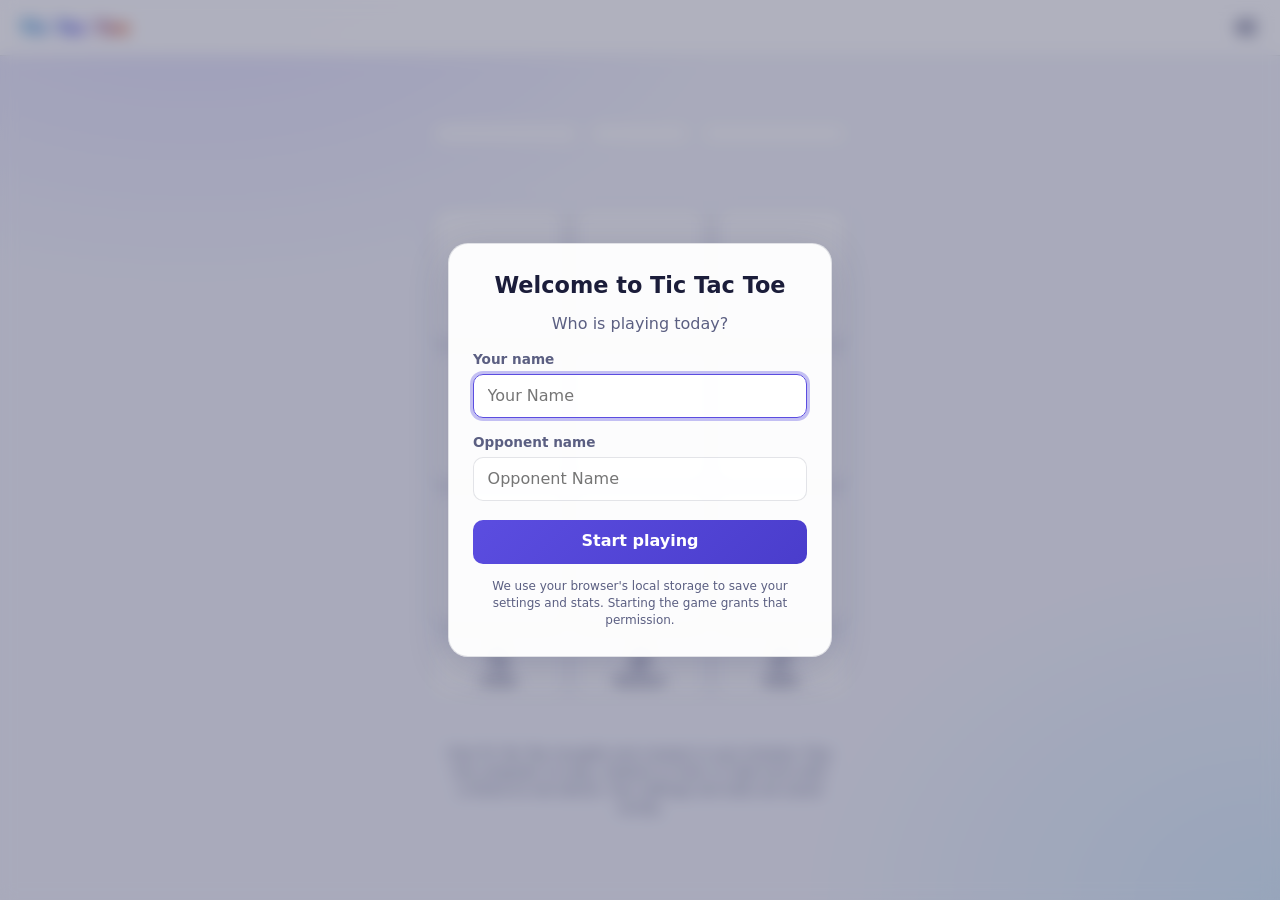
==== test.html @ 94d12adf "feat(ui): modern dark/light theme, semantic markup and accessible controls Replace decorative fonts " ====
<!DOCTYPE html>
<html lang="en">

<head>
  <meta charset="UTF-8">
  <meta name="viewport" content="width=device-width, initial-scale=1.0">

  <title>Tic Tac Toe for Test</title>
  <meta name="robots" content="noindex">
  <meta name="description" content="Play Tic Tac Toe (noughts and crosses) free in your browser. Challenge the computer on easy, medium or hard, or play a friend, with undo, redo and win statistics.">
  <meta name="keywords" content="Elpis, Tic Tac Toe, noughts and crosses, naughts and crosses, play tic tac toe, game, elpis tic tac toe">
  <meta name="author" content="Elpis">
  <meta name="color-scheme" content="dark light">
  <meta name="theme-color" content="#0f1020" media="(prefers-color-scheme: dark)">
  <meta name="theme-color" content="#f4f5fb" media="(prefers-color-scheme: light)">

  <meta property="og:type" content="website">
  <meta property="og:site_name" content="Tic Tac Toe by Elpis">
  <meta property="og:title" content="Tic Tac Toe by Elpis">
  <meta property="og:description" content="Play Tic Tac Toe free in your browser against the computer or a friend.">
  <meta property="og:url" content="https://tic-tac-toe.elpis.cc/">
  <meta property="og:image" content="https://tic-tac-toe.elpis.cc/assets/og-image.png">
  <meta property="og:image:width" content="1200">
  <meta property="og:image:height" content="630">
  <meta property="og:image:alt" content="A Tic Tac Toe board with a winning row of X marks">
  <meta name="twitter:card" content="summary_large_image">
  <meta name="twitter:title" content="Tic Tac Toe by Elpis">
  <meta name="twitter:description" content="Play Tic Tac Toe free in your browser against the computer or a friend.">
  <meta name="twitter:image" content="https://tic-tac-toe.elpis.cc/assets/og-image.png">

  <link rel="icon" href="assets/favicon.svg" type="image/svg+xml">
  <link rel="icon" href="assets/favicon.ico" sizes="any">
  <link rel="apple-touch-icon" href="assets/icon-192.png">
  <link rel="manifest" href="site.webmanifest">

  <link rel="stylesheet" href="style.css">
  <script defer src="app-test.js"></script>

  <script type="application/ld+json">
  {
    "@context": "https://schema.org",
    "@type": ["WebApplication", "VideoGame"],
    "name": "Tic Tac Toe by Elpis",
    "url": "https://tic-tac-toe.elpis.cc/",
    "description": "A free browser game of Tic Tac Toe (noughts and crosses) with a computer opponent, two-player mode, undo and redo.",
    "applicationCategory": "GameApplication",
    "genre": "Puzzle",
    "operatingSystem": "Any",
    "browserRequirements": "Requires JavaScript",
    "numberOfPlayers": { "@type": "QuantitativeValue", "minValue": 1, "maxValue": 2 },
    "inLanguage": "en",
    "isAccessibleForFree": true,
    "offers": { "@type": "Offer", "price": "0", "priceCurrency": "USD" },
    "author": { "@type": "Person", "name": "Elpis" }
  }
  </script>
</head>

<body>

  <svg xmlns="http://www.w3.org/2000/svg" width="0" height="0" style="position:absolute" aria-hidden="true" focusable="false">
    <symbol id="i-gear" viewBox="0 0 640 512"><path d="M512.1 191l-8.2 14.3c-3 5.3-9.4 7.5-15.1 5.4-11.8-4.4-22.6-10.7-32.1-18.6-4.6-3.8-5.8-10.5-2.8-15.7l8.2-14.3c-6.9-8-12.3-17.3-15.9-27.4h-16.5c-6 0-11.2-4.3-12.2-10.3-2-12-2.1-24.6 0-37.1 1-6 6.2-10.4 12.2-10.4h16.5c3.6-10.1 9-19.4 15.9-27.4l-8.2-14.3c-3-5.2-1.9-11.9 2.8-15.7 9.5-7.9 20.4-14.2 32.1-18.6 5.7-2.1 12.1.1 15.1 5.4l8.2 14.3c10.5-1.9 21.2-1.9 31.7 0L552 6.3c3-5.3 9.4-7.5 15.1-5.4 11.8 4.4 22.6 10.7 32.1 18.6 4.6 3.8 5.8 10.5 2.8 15.7l-8.2 14.3c6.9 8 12.3 17.3 15.9 27.4h16.5c6 0 11.2 4.3 12.2 10.3 2 12 2.1 24.6 0 37.1-1 6-6.2 10.4-12.2 10.4h-16.5c-3.6 10.1-9 19.4-15.9 27.4l8.2 14.3c3 5.2 1.9 11.9-2.8 15.7-9.5 7.9-20.4 14.2-32.1 18.6-5.7 2.1-12.1-.1-15.1-5.4l-8.2-14.3c-10.4 1.9-21.2 1.9-31.7 0zm-10.5-58.8c38.5 29.6 82.4-14.3 52.8-52.8-38.5-29.7-82.4 14.3-52.8 52.8zM386.3 286.1l33.7 16.8c10.1 5.8 14.5 18.1 10.5 29.1-8.9 24.2-26.4 46.4-42.6 65.8-7.4 8.9-20.2 11.1-30.3 5.3l-29.1-16.8c-16 13.7-34.6 24.6-54.9 31.7v33.6c0 11.6-8.3 21.6-19.7 23.6-24.6 4.2-50.4 4.4-75.9 0-11.5-2-20-11.9-20-23.6V418c-20.3-7.2-38.9-18-54.9-31.7L74 403c-10 5.8-22.9 3.6-30.3-5.3-16.2-19.4-33.3-41.6-42.2-65.7-4-10.9.4-23.2 10.5-29.1l33.3-16.8c-3.9-20.9-3.9-42.4 0-63.4L12 205.8c-10.1-5.8-14.6-18.1-10.5-29 8.9-24.2 26-46.4 42.2-65.8 7.4-8.9 20.2-11.1 30.3-5.3l29.1 16.8c16-13.7 34.6-24.6 54.9-31.7V57.1c0-11.5 8.2-21.5 19.6-23.5 24.6-4.2 50.5-4.4 76-.1 11.5 2 20 11.9 20 23.6v33.6c20.3 7.2 38.9 18 54.9 31.7l29.1-16.8c10-5.8 22.9-3.6 30.3 5.3 16.2 19.4 33.2 41.6 42.1 65.8 4 10.9.1 23.2-10 29.1l-33.7 16.8c3.9 21 3.9 42.5 0 63.5zm-117.6 21.1c59.2-77-28.7-164.9-105.7-105.7-59.2 77 28.7 164.9 105.7 105.7zm243.4 182.7l-8.2 14.3c-3 5.3-9.4 7.5-15.1 5.4-11.8-4.4-22.6-10.7-32.1-18.6-4.6-3.8-5.8-10.5-2.8-15.7l8.2-14.3c-6.9-8-12.3-17.3-15.9-27.4h-16.5c-6 0-11.2-4.3-12.2-10.3-2-12-2.1-24.6 0-37.1 1-6 6.2-10.4 12.2-10.4h16.5c3.6-10.1 9-19.4 15.9-27.4l-8.2-14.3c-3-5.2-1.9-11.9 2.8-15.7 9.5-7.9 20.4-14.2 32.1-18.6 5.7-2.1 12.1.1 15.1 5.4l8.2 14.3c10.5-1.9 21.2-1.9 31.7 0l8.2-14.3c3-5.3 9.4-7.5 15.1-5.4 11.8 4.4 22.6 10.7 32.1 18.6 4.6 3.8 5.8 10.5 2.8 15.7l-8.2 14.3c6.9 8 12.3 17.3 15.9 27.4h16.5c6 0 11.2 4.3 12.2 10.3 2 12 2.1 24.6 0 37.1-1 6-6.2 10.4-12.2 10.4h-16.5c-3.6 10.1-9 19.4-15.9 27.4l8.2 14.3c3 5.2 1.9 11.9-2.8 15.7-9.5 7.9-20.4 14.2-32.1 18.6-5.7 2.1-12.1-.1-15.1-5.4l-8.2-14.3c-10.4 1.9-21.2 1.9-31.7 0zM501.6 431c38.5 29.6 82.4-14.3 52.8-52.8-38.5-29.6-82.4 14.3-52.8 52.8z" /></symbol>
    <symbol id="i-close" viewBox="0 0 352 512"><path d="M242.72 256l100.07-100.07c12.28-12.28 12.28-32.19 0-44.48l-22.24-22.24c-12.28-12.28-32.19-12.28-44.48 0L176 189.28 75.93 89.21c-12.28-12.28-32.19-12.28-44.48 0L9.21 111.45c-12.28 12.28-12.28 32.19 0 44.48L109.28 256 9.21 356.07c-12.28 12.28-12.28 32.19 0 44.48l22.24 22.24c12.28 12.28 32.2 12.28 44.48 0L176 322.72l100.07 100.07c12.28 12.28 32.2 12.28 44.48 0l22.24-22.24c12.28-12.28 12.28-32.19 0-44.48L242.72 256z" /></symbol>
    <symbol id="i-undo" viewBox="0 0 512 512"><path d="M255.545 8c-66.269.119-126.438 26.233-170.86 68.685L48.971 40.971C33.851 25.851 8 36.559 8 57.941V192c0 13.255 10.745 24 24 24h134.059c21.382 0 32.09-25.851 16.971-40.971l-41.75-41.75c30.864-28.899 70.801-44.907 113.23-45.273 92.398-.798 170.283 73.977 169.484 169.442C423.236 348.009 349.816 424 256 424c-41.127 0-79.997-14.678-110.63-41.556-4.743-4.161-11.906-3.908-16.368.553L89.34 422.659c-4.872 4.872-4.631 12.815.482 17.433C133.798 479.813 192.074 504 256 504c136.966 0 247.999-111.033 248-247.998C504.001 119.193 392.354 7.755 255.545 8z" /></symbol>
    <symbol id="i-restart" viewBox="0 0 512 512"><path d="M370.72 133.28C339.458 104.008 298.888 87.962 255.848 88c-77.458.068-144.328 53.178-162.791 126.85-1.344 5.363-6.122 9.15-11.651 9.15H24.103c-7.498 0-13.194-6.807-11.807-14.176C33.933 94.924 134.813 8 256 8c66.448 0 126.791 26.136 171.315 68.685L463.03 40.97C478.149 25.851 504 36.559 504 57.941V192c0 13.255-10.745 24-24 24H345.941c-21.382 0-32.09-25.851-16.971-40.971l41.75-41.749zM32 296h134.059c21.382 0 32.09 25.851 16.971 40.971l-41.75 41.75c31.262 29.273 71.835 45.319 114.876 45.28 77.418-.07 144.315-53.144 162.787-126.849 1.344-5.363 6.122-9.15 11.651-9.15h57.304c7.498 0 13.194 6.807 11.807 14.176C478.067 417.076 377.187 504 256 504c-66.448 0-126.791-26.136-171.315-68.685L48.97 471.03C33.851 486.149 8 475.441 8 454.059V320c0-13.255 10.745-24 24-24z" /></symbol>
    <symbol id="i-redo" viewBox="0 0 512 512"><path d="M256.455 8c66.269.119 126.437 26.233 170.859 68.685l35.715-35.715C478.149 25.851 504 36.559 504 57.941V192c0 13.255-10.745 24-24 24H345.941c-21.382 0-32.09-25.851-16.971-40.971l41.75-41.75c-30.864-28.899-70.801-44.907-113.23-45.273-92.398-.798-170.283 73.977-169.484 169.442C88.764 348.009 162.184 424 256 424c41.127 0 79.997-14.678 110.629-41.556 4.743-4.161 11.906-3.908 16.368.553l39.662 39.662c4.872 4.872 4.631 12.815-.482 17.433C378.202 479.813 319.926 504 256 504 119.034 504 8.001 392.967 8 256.002 7.999 119.193 119.646 7.755 256.455 8z" /></symbol>
  </svg>

  <noscript>
    <p class="noscript">Tic Tac Toe needs JavaScript to run. Please enable JavaScript in your browser to play this
      free noughts and crosses game against the computer or a friend.</p>
  </noscript>

  <div class="big-wrapper">

    <header class="site-topper">

      <nav aria-label="Main">

        <h1 class="site-name">Tic Tac Toe</h1>

        <button type="button" class="site-settings-nav" aria-label="Open settings and statistics"
          aria-haspopup="dialog" aria-expanded="false">
          <svg aria-hidden="true" focusable="false"><use href="#i-gear" /></svg>
        </button>

        <div class="site-settings-holder">

          <div class="site-settings" role="dialog" aria-modal="true" aria-labelledby="sett-heading" tabindex="-1">

            <div class="sett-header">
              <h2 id="sett-heading">Settings</h2>
              <button type="button" class="site-settings-close" aria-label="Close settings">
                <svg aria-hidden="true" focusable="false"><use href="#i-close" /></svg>
              </button>
            </div>

            <div class="inside-settings">

              <div class="settings-item">
                <label for="sett-name">Player Name</label>
                <input type="text" id="sett-name" maxlength="16" autocomplete="off">
              </div>

              <div class="settings-item">
                <label for="sett-xname">Opponent Name</label>
                <input type="text" id="sett-xname" maxlength="16" autocomplete="off">
              </div>

              <div class="settings-item">
                <span class="item-label" id="lbl-letter">Player's Letter</span>
                <div class="sett-letter-cont segmented" role="radiogroup" aria-labelledby="lbl-letter">
                  <div>
                    <label for="lett-X">X</label>
                    <input type="radio" name="player-lett" id="lett-X">
                  </div>
                  <div>
                    <label for="lett-O">O</label>
                    <input type="radio" name="player-lett" id="lett-O">
                  </div>
                </div>
              </div>

              <div class="settings-item">
                <span class="item-label" id="lbl-diff">Difficulty</span>
                <div class="sett-difficulty-cont segmented" role="radiogroup" aria-labelledby="lbl-diff">
                  <div>
                    <label for="foarm-easy">Easy</label>
                    <input type="radio" name="diff-sel" id="foarm-easy">
                  </div>
                  <div>
                    <label for="foarm-medium">Medium</label>
                    <input type="radio" name="diff-sel" id="foarm-medium">
                  </div>
                  <div>
                    <label for="foarm-hard">Hard</label>
                    <input type="radio" name="diff-sel" id="foarm-hard">
                  </div>
                </div>
              </div>

              <div class="settings-item">
                <span class="item-label" id="lbl-numb">Number of Players</span>
                <div class="sett-numb-cont segmented" role="radiogroup" aria-labelledby="lbl-numb">
                  <div>
                    <label for="num-one">One</label>
                    <input type="radio" name="numop-sel" id="num-one">
                  </div>
                  <div>
                    <label for="num-two">Two</label>
                    <input type="radio" name="numop-sel" id="num-two">
                  </div>
                </div>
              </div>

              <div class="settings-item">
                <span class="item-label" id="lbl-first">First Move</span>
                <div class="sett-firstm-cont segmented" role="radiogroup" aria-labelledby="lbl-first">
                  <div>
                    <label for="start-XO">Alternate</label>
                    <input type="radio" name="start-lett" id="start-XO">
                  </div>
                  <div>
                    <label for="start-X">X</label>
                    <input type="radio" name="start-lett" id="start-X">
                  </div>
                  <div>
                    <label for="start-O">O</label>
                    <input type="radio" name="start-lett" id="start-O">
                  </div>
                </div>
              </div>

              <div class="settings-item last">
                <button type="button" class="btn btn-primary" id="sett-save-sett">Save</button>
              </div>

            </div>

            <div class="inside-stats">

              <h2 class="sett-title">Statistics</h2>

              <div class="stats-scroll">
                <table>
                  <tbody id="stats-table">
                    <tr>
                      <th scope="col"><span class="sr-only">Mode</span></th>
                      <th scope="col">Player</th>
                      <th scope="col">Opponent</th>
                      <th scope="col">Draw</th>
                    </tr>
                    <tr>
                      <th scope="row">Easy</th>
                      <td>0</td>
                      <td>0</td>
                      <td>0</td>
                    </tr>
                    <tr>
                      <th scope="row">Medium</th>
                      <td>0</td>
                      <td>0</td>
                      <td>0</td>
                    </tr>
                    <tr>
                      <th scope="row">Hard</th>
                      <td>0</td>
                      <td>0</td>
                      <td>0</td>
                    </tr>
                    <tr>
                      <th scope="row">Friend</th>
                      <td>0</td>
                      <td>0</td>
                      <td>0</td>
                    </tr>
                    <tr>
                      <th scope="row">Total</th>
                      <td>0</td>
                      <td>0</td>
                      <td>0</td>
                    </tr>
                  </tbody>
                </table>
              </div>

              <div class="settings-item last">
                <button type="button" class="btn btn-danger" id="stats-reset">Reset statistics</button>
              </div>

            </div>

          </div>

        </div>

      </nav>

    </header>

    <main class="main-content">

      <div class="after-site-topper"></div>

      <div class="game-holder">

        <div class="board-stats-holder" aria-label="Scoreboard">
          <div class="board-stats">
            <div class="board-name"></div>
            <div class="board-draws"></div>
            <div class="board-xname"></div>
          </div>
        </div>

        <p class="game-status" id="game-status" role="status" aria-live="polite"></p>

        <div class="tic-tac-toe-board-holder">
          <div class="tic-toe-board">
            <table role="presentation">
              <tbody id="board-body">
                <tr>
                  <td></td>
                  <td></td>
                  <td></td>
                </tr>
                <tr>
                  <td></td>
                  <td></td>
                  <td></td>
                </tr>
                <tr>
                  <td></td>
                  <td></td>
                  <td></td>
                </tr>
              </tbody>
            </table>
          </div>
        </div>

        <div class="board-controls-holder">
          <div class="board-controls">
            <button type="button" class="board-undo" aria-label="Undo move" title="Undo">
              <svg aria-hidden="true" focusable="false"><use href="#i-undo" /></svg>
              <span>Undo</span>
            </button>
            <button type="button" class="board-reset" aria-label="Restart game" title="Restart">
              <svg aria-hidden="true" focusable="false"><use href="#i-restart" /></svg>
              <span>Restart</span>
            </button>
            <button type="button" class="board-redo" aria-label="Redo move" title="Redo">
              <svg aria-hidden="true" focusable="false"><use href="#i-redo" /></svg>
              <span>Redo</span>
            </button>
          </div>
        </div>

        <div class="board-place" id="board-place"></div>

        <div class="board-cover"></div>

      </div>

      <section class="about" aria-label="About this game">
        <p>Free Tic Tac Toe (noughts and crosses) in your browser. Play the computer on easy, medium or hard, or
          take turns with a friend on one device. Your settings and stats are saved locally.</p>
      </section>

    </main>

    <div class="message-holder">
      <button type="button" id="mess-cancel" aria-label="Close message">
        <svg aria-hidden="true" focusable="false"><use href="#i-close" /></svg>
      </button>
      <div class="message-blur"></div>
      <div class="message" role="dialog" aria-modal="true" aria-label="Welcome" tabindex="-1"></div>
    </div>

    <div class="small-message-holder">
      <div class="small-message-blur"></div>
      <div class="small-message-box">
        <div class="small-message" role="status" aria-live="polite"></div>
        <button type="button" id="small-mess-cancel" aria-label="Dismiss notification">
          <svg aria-hidden="true" focusable="false"><use href="#i-close" /></svg>
        </button>
      </div>
    </div>

  </div>

</body>

</html>
---- style.css ----
/* Tic Tac Toe by Elpis
   Dark-first theme with a light variant via prefers-color-scheme.
   One system font stack, no external assets. */

:root {
  color-scheme: dark light;

  --bg: #0f1020;
  --bg-glow-1: rgba(124, 108, 246, 0.22);
  --bg-glow-2: rgba(56, 189, 248, 0.12);
  --surface: rgba(255, 255, 255, 0.06);
  --surface-strong: rgba(30, 31, 58, 0.92);
  --surface-hover: rgba(255, 255, 255, 0.12);
  --border: rgba(255, 255, 255, 0.12);
  --text: #eceefb;
  --text-muted: #a4a8c8;
  --accent: #8b7cf8;
  --accent-strong: #6d5ef0;
  --accent-contrast: #ffffff;
  --x-color: #38bdf8;
  --o-color: #fb923c;
  --danger: #ef4468;
  --success: #34d399;
  --backdrop: rgba(7, 8, 20, 0.62);
  --shadow: 0 10px 40px rgba(0, 0, 0, 0.45);
  --shadow-sm: 0 2px 10px rgba(0, 0, 0, 0.3);
  --focus: #c4bcff;

  --radius: 1rem;
  --radius-sm: 0.625rem;
  --board: min(calc(100vw - 2rem), 24rem);
  --header-h: 3.5rem;
  --ease: cubic-bezier(0.22, 1, 0.36, 1);

  --font: system-ui, -apple-system, "Segoe UI", Roboto, "Helvetica Neue", Arial, sans-serif;
}

@media (prefers-color-scheme: light) {
  :root {
    --bg: #f4f5fb;
    --bg-glow-1: rgba(124, 108, 246, 0.16);
    --bg-glow-2: rgba(56, 189, 248, 0.14);
    --surface: rgba(255, 255, 255, 0.78);
    --surface-strong: rgba(255, 255, 255, 0.96);
    --surface-hover: #ffffff;
    --border: rgba(30, 32, 70, 0.12);
    --text: #1b1d3a;
    --text-muted: #5b5f82;
    --accent: #5b4de0;
    --accent-strong: #4a3dcc;
    --x-color: #0284c7;
    --o-color: #ea580c;
    --danger: #d6254c;
    --success: #059669;
    --backdrop: rgba(30, 32, 70, 0.35);
    --shadow: 0 10px 40px rgba(40, 44, 100, 0.18);
    --shadow-sm: 0 2px 10px rgba(40, 44, 100, 0.12);
    --focus: #5b4de0;
  }
}

*,
*::before,
*::after {
  margin: 0;
  padding: 0;
  box-sizing: border-box;
}

html {
  -webkit-text-size-adjust: 100%;
  background: var(--bg);
}

body {
  font-family: var(--font);
  font-size: 1rem;
  line-height: 1.4;
  color: var(--text);
  background:
    radial-gradient(60rem 40rem at 15% -10%, var(--bg-glow-1), transparent 60%),
    radial-gradient(50rem 36rem at 100% 100%, var(--bg-glow-2), transparent 60%),
    var(--bg);
  background-attachment: fixed;
  min-height: 100vh;
  min-height: 100dvh;
}

button,
input {
  font: inherit;
  color: inherit;
}

button {
  cursor: pointer;
  background: none;
  border: 0;
}

svg {
  fill: currentColor;
}

:focus-visible {
  outline: 3px solid var(--focus);
  outline-offset: 2px;
}

.sr-only {
  position: absolute;
  width: 1px;
  height: 1px;
  overflow: hidden;
  clip: rect(0 0 0 0);
  white-space: nowrap;
}

.noscript {
  padding: 5rem 1rem 1rem;
  text-align: center;
  color: var(--text-muted);
}

/* ---------- Header ---------- */

.site-topper {
  position: fixed;
  top: 0;
  left: 0;
  width: 100%;
  z-index: 500;
}

.site-topper nav {
  height: var(--header-h);
  display: flex;
  align-items: center;
  justify-content: space-between;
  padding: 0 0.75rem 0 1.25rem;
  border-bottom: 1px solid var(--border);
}

/* Blur lives on a pseudo-element so the nav does not become a
   containing block for the fixed settings overlay. */
.site-topper nav::before {
  content: "";
  position: absolute;
  inset: 0;
  z-index: -1;
  background: var(--surface-strong);
  -webkit-backdrop-filter: blur(14px);
  backdrop-filter: blur(14px);
}

.site-name {
  font-size: 1.15rem;
  font-weight: 800;
  letter-spacing: -0.01em;
  background: linear-gradient(90deg, var(--x-color), var(--accent) 55%, var(--o-color));
  -webkit-background-clip: text;
  background-clip: text;
  -webkit-text-fill-color: transparent;
  color: transparent;
}

.site-settings-nav,
.site-settings-close {
  width: 2.75rem;
  height: 2.75rem;
  display: grid;
  place-items: center;
  border-radius: 50%;
  color: var(--text-muted);
  transition: background-color 0.2s, color 0.2s, transform 0.3s var(--ease);
}

.site-settings-nav svg,
.site-settings-close svg {
  width: 1.3rem;
  height: 1.3rem;
}

.site-settings-nav:hover,
.site-settings-close:hover {
  background: var(--surface-hover);
  color: var(--text);
}

.site-settings-nav:hover {
  transform: rotate(45deg);
}

/* ---------- Settings drawer ---------- */

.site-settings-holder {
  display: none;
  position: fixed;
  inset: 0;
  z-index: 550;
  background: var(--backdrop);
  -webkit-backdrop-filter: blur(4px);
  backdrop-filter: blur(4px);
}

.site-topper nav.show-sett .site-settings-holder {
  display: block;
  animation: fade-in 0.25s ease both;
}

.site-topper nav.show-sett.hide-sett .site-settings-holder {
  animation: fade-out 0.25s ease both;
}

.site-settings {
  position: absolute;
  top: 0;
  bottom: 0;
  left: 0;
  width: min(26rem, 100vw);
  overflow-y: auto;
  overscroll-behavior: contain;
  background: var(--surface-strong);
  border-right: 1px solid var(--border);
  box-shadow: var(--shadow);
  padding: 0 1.25rem 1.5rem;
  animation: slide-in 0.3s var(--ease) both;
}

.site-settings:focus {
  outline: 0;
}

.site-topper nav.show-sett.hide-sett .site-settings {
  animation: slide-out 0.25s ease both;
}

.sett-header {
  position: sticky;
  top: 0;
  z-index: 2;
  display: flex;
  align-items: center;
  justify-content: space-between;
  height: var(--header-h);
  margin: 0 -1.25rem 0.5rem;
  padding: 0 0.75rem 0 1.25rem;
  background: var(--surface-strong);
  border-bottom: 1px solid var(--border);
}

.sett-header h2,
.sett-title {
  font-size: 1.1rem;
  font-weight: 700;
}

.inside-settings {
  display: flex;
  flex-direction: column;
  gap: 1rem;
  padding-top: 0.75rem;
}

.settings-item {
  display: flex;
  flex-direction: column;
  gap: 0.4rem;
}

.settings-item.last {
  padding-top: 0.25rem;
}

.settings-item > label,
.item-label {
  font-size: 0.85rem;
  font-weight: 600;
  color: var(--text-muted);
}

.settings-item input[type="text"] {
  width: 100%;
  min-height: 2.75rem;
  padding: 0 0.85rem;
  background: var(--surface);
  border: 1px solid var(--border);
  border-radius: var(--radius-sm);
  transition: border-color 0.2s, box-shadow 0.2s;
}

.settings-item input[type="text"]:focus {
  outline: 0;
  border-color: var(--accent);
  box-shadow: 0 0 0 3px color-mix(in srgb, var(--accent) 35%, transparent);
}

/* Segmented radio groups. Markup is div > label + input (app.js reads the
   input as lastElementChild), so the checked state is styled via :has(). */
.segmented {
  display: flex;
  padding: 0.25rem;
  gap: 0.25rem;
  background: var(--surface);
  border: 1px solid var(--border);
  border-radius: var(--radius-sm);
}

.segmented > div {
  position: relative;
  flex: 1;
  display: flex;
  border-radius: calc(var(--radius-sm) - 3px);
  transition: background-color 0.2s, color 0.2s;
}

.segmented > div:hover {
  background: var(--surface-hover);
}

.segmented label {
  flex: 1;
  display: grid;
  place-items: center;
  min-height: 2.5rem;
  padding: 0 0.5rem;
  font-size: 0.9rem;
  font-weight: 600;
  color: var(--text-muted);
  cursor: pointer;
  user-select: none;
}

.segmented input {
  position: absolute;
  inset: 0;
  width: 100%;
  height: 100%;
  opacity: 0;
  margin: 0;
  cursor: pointer;
}

.segmented > div:has(input:checked) {
  background: var(--accent-strong);
  box-shadow: var(--shadow-sm);
}

.segmented > div:has(input:checked) label {
  color: #fff;
}

.segmented > div:has(input:focus-visible) {
  outline: 3px solid var(--focus);
  outline-offset: 2px;
}

.btn {
  width: 100%;
  min-height: 2.75rem;
  padding: 0 1rem;
  border-radius: var(--radius-sm);
  font-weight: 700;
  transition: transform 0.15s, filter 0.2s, background-color 0.2s;
}

.btn:hover {
  filter: brightness(1.1);
}

.btn:active {
  transform: scale(0.98);
}

.btn-primary {
  background: linear-gradient(135deg, var(--accent), var(--accent-strong));
  color: var(--accent-contrast);
}

.btn-danger {
  background: transparent;
  color: var(--danger);
  border: 1px solid color-mix(in srgb, var(--danger) 55%, transparent);
}

.btn-danger:hover {
  background: color-mix(in srgb, var(--danger) 14%, transparent);
  filter: none;
}

/* Statistics */

.inside-stats {
  display: flex;
  flex-direction: column;
  gap: 0.75rem;
  margin-top: 1.5rem;
  padding-top: 1.25rem;
  border-top: 1px solid var(--border);
}

.stats-scroll {
  overflow-x: auto;
  border: 1px solid var(--border);
  border-radius: var(--radius-sm);
  background: var(--surface);
}

.inside-stats table {
  width: 100%;
  border-collapse: collapse;
  font-size: 0.9rem;
  font-variant-numeric: tabular-nums;
}

.inside-stats th,
.inside-stats td {
  padding: 0.55rem 0.5rem;
  text-align: center;
  max-width: 6.5rem;
  overflow: hidden;
  text-overflow: ellipsis;
  white-space: nowrap;
}

.inside-stats th {
  font-weight: 600;
  color: var(--text-muted);
}

.inside-stats th[scope="row"] {
  text-align: left;
  padding-left: 0.85rem;
}

.inside-stats tr + tr th,
.inside-stats tr + tr td {
  border-top: 1px solid var(--border);
}

.inside-stats tr:last-child th,
.inside-stats tr:last-child td {
  font-weight: 700;
  color: var(--text);
}

/* ---------- Main / game ---------- */

.main-content {
  min-height: 100vh;
  min-height: 100dvh;
  display: flex;
  flex-direction: column;
  align-items: center;
  justify-content: center;
  padding: 0 1rem 2rem;
}

.after-site-topper {
  height: var(--header-h);
  flex: none;
}

.game-holder {
  position: relative;
  width: var(--board);
  display: flex;
  flex-direction: column;
  align-items: center;
  gap: 1rem;
  margin-top: 1rem;
}

/* Scoreboard */

.board-stats-holder {
  width: 100%;
}

.board-stats {
  display: grid;
  grid-template-columns: 1fr 0.7fr 1fr;
  gap: 0.5rem;
}

.board-stats > div {
  display: flex;
  flex-direction: column;
  align-items: center;
  justify-content: center;
  gap: 0.15rem;
  min-width: 0;
  padding: 0.6rem 0.4rem;
  text-align: center;
  background: var(--surface);
  border: 1px solid var(--border);
  border-radius: var(--radius-sm);
  transition: border-color 0.25s, box-shadow 0.25s, background-color 0.25s;
}

.board-stats .who {
  display: flex;
  align-items: center;
  justify-content: center;
  gap: 0.35rem;
  max-width: 100%;
  font-size: 0.85rem;
  font-weight: 600;
  color: var(--text-muted);
}

.board-stats .who-name {
  overflow: hidden;
  text-overflow: ellipsis;
  white-space: nowrap;
}

.board-stats .letter {
  flex: none;
  display: inline-grid;
  place-items: center;
  width: 1.3rem;
  height: 1.3rem;
  border-radius: 0.4rem;
  font-size: 0.75rem;
  font-weight: 800;
  color: #0f1020;
}

.board-stats .letter-x {
  background: var(--x-color);
}

.board-stats .letter-o {
  background: var(--o-color);
}

.board-stats .score {
  font-size: 1.5rem;
  font-weight: 800;
  line-height: 1.1;
  font-variant-numeric: tabular-nums;
}

.board-stats > div.is-turn {
  border-color: var(--accent);
  background: color-mix(in srgb, var(--accent) 16%, var(--surface));
  box-shadow: 0 0 0 3px color-mix(in srgb, var(--accent) 28%, transparent);
}

.board-stats > div.is-turn .who {
  color: var(--text);
}

.game-status {
  min-height: 1.5rem;
  font-weight: 600;
  text-align: center;
  color: var(--text-muted);
}

.game-status.is-over {
  color: var(--success);
}

/* Board */

.tic-tac-toe-board-holder {
  width: var(--board);
}

.tic-toe-board table {
  table-layout: fixed;
  border-collapse: separate;
  border-spacing: 0.5rem;
  margin: -0.5rem;
  width: calc(var(--board) + 1rem);
  height: calc(var(--board) + 1rem);
}

.tic-toe-board td {
  position: relative;
  height: calc((var(--board) - 1rem) / 3);
  padding: calc(var(--board) * 0.065);
  background: var(--surface);
  border: 1px solid var(--border);
  border-radius: var(--radius);
  box-shadow: var(--shadow-sm);
  cursor: pointer;
  overflow: hidden;
  transition: background-color 0.2s, transform 0.15s var(--ease), box-shadow 0.25s;
  -webkit-tap-highlight-color: transparent;
}

.tic-toe-board td:not(.i-am-x):not(.i-am-o):not(.i-am-E):not(.i-am-D):not(.i-am-F):hover {
  background: var(--surface-hover);
  transform: translateY(-2px);
}

.tic-toe-board td.i-am-x,
.tic-toe-board td.i-am-o,
.tic-toe-board td.i-am-E,
.tic-toe-board td.i-am-D,
.tic-toe-board td.i-am-F {
  cursor: default;
}

.tic-toe-board td:focus-visible {
  outline-offset: -3px;
  z-index: 1;
}

.tic-toe-board td svg {
  display: block;
  width: 100%;
  height: 100%;
  animation: mark-in 0.45s var(--ease) both;
}

.tic-toe-board td.i-am-x svg {
  color: var(--x-color);
}

.tic-toe-board td.i-am-o svg {
  color: var(--o-color);
}

/* Cells removed from the board scale away. */
.tic-toe-board td.hide svg {
  animation: mark-out 0.4s ease both;
}

/* Winning cells: E = X won, D = O won, F = draw (set by app.js). */
.tic-toe-board td.i-am-E,
.tic-toe-board td.i-am-D {
  animation: win-pulse 0.9s ease 2;
}

.tic-toe-board td.i-am-E {
  background: color-mix(in srgb, var(--x-color) 22%, var(--surface));
  border-color: var(--x-color);
  box-shadow: 0 0 22px color-mix(in srgb, var(--x-color) 55%, transparent);
}

.tic-toe-board td.i-am-E svg {
  color: var(--x-color);
}

.tic-toe-board td.i-am-D {
  background: color-mix(in srgb, var(--o-color) 22%, var(--surface));
  border-color: var(--o-color);
  box-shadow: 0 0 22px color-mix(in srgb, var(--o-color) 55%, transparent);
}

.tic-toe-board td.i-am-D svg {
  color: var(--o-color);
}

.tic-toe-board td.i-am-F svg {
  color: var(--text-muted);
  animation: none;
  opacity: 0.8;
}

.tic-toe-board td.i-am-F {
  background: color-mix(in srgb, var(--text-muted) 12%, var(--surface));
}

/* Disables clicks during animations (toggled by app.js). */
.board-cover {
  position: absolute;
  inset: 0;
  z-index: -200;
}

.board-cover.cover {
  z-index: 200;
}

/* Controls */

.board-controls-holder {
  width: 100%;
}

.board-controls {
  display: grid;
  grid-template-columns: repeat(3, 1fr);
  gap: 0.5rem;
}

.board-controls button {
  min-height: 3.25rem;
  display: flex;
  flex-direction: column;
  align-items: center;
  justify-content: center;
  gap: 0.2rem;
  padding: 0.4rem;
  font-size: 0.75rem;
  font-weight: 600;
  color: var(--text-muted);
  background: var(--surface);
  border: 1px solid var(--border);
  border-radius: var(--radius-sm);
  transition: background-color 0.2s, color 0.2s, opacity 0.2s, transform 0.15s;
}

.board-controls button svg {
  width: 1.15rem;
  height: 1.15rem;
}

.board-controls button:hover {
  background: var(--surface-hover);
  color: var(--text);
}

.board-controls button:active {
  transform: scale(0.97);
}

/* app.js adds .hide when an action is unavailable. */
.board-controls button.hide {
  opacity: 0.4;
}

.board-controls button.hide:hover {
  background: var(--surface);
  color: var(--text-muted);
}

.about {
  max-width: 24rem;
  margin-top: 1.75rem;
  font-size: 0.8rem;
  text-align: center;
  color: var(--text-muted);
}

/* ---------- Welcome modal ---------- */

.message-holder {
  display: none;
  position: fixed;
  inset: 0;
  z-index: 700;
  align-items: center;
  justify-content: center;
  padding: 1rem;
}

.message-holder.show {
  display: flex;
}

.message-blur {
  position: absolute;
  inset: 0;
  background: var(--backdrop);
  -webkit-backdrop-filter: blur(8px);
  backdrop-filter: blur(8px);
  animation: fade-in 0.3s ease both;
}

.message {
  position: relative;
  width: min(24rem, 100%);
  max-height: 100%;
  overflow-y: auto;
  padding: 1.75rem 1.5rem;
  text-align: center;
  background: var(--surface-strong);
  border: 1px solid var(--border);
  border-radius: calc(var(--radius) + 0.25rem);
  box-shadow: var(--shadow);
  animation: pop-in 0.4s var(--ease) both;
}

.message:focus {
  outline: 0;
}

#mess-cancel {
  display: none;
}

.begin-xtr-form {
  display: flex;
  flex-direction: column;
  gap: 0.9rem;
  text-align: left;
}

.begin-xtr-form h2 {
  font-size: 1.4rem;
  line-height: 1.2;
  text-align: center;
}

.begin-xtr-form .lead {
  text-align: center;
  color: var(--text-muted);
}

.begin-xtr-form .field {
  display: flex;
  flex-direction: column;
  gap: 0.35rem;
}

.begin-xtr-form label {
  font-size: 0.85rem;
  font-weight: 600;
  color: var(--text-muted);
}

.begin-xtr-form input[type="text"] {
  width: 100%;
  min-height: 2.75rem;
  padding: 0 0.85rem;
  background: var(--surface);
  border: 1px solid var(--border);
  border-radius: var(--radius-sm);
}

.begin-xtr-form input[type="text"]:focus {
  outline: 0;
  border-color: var(--accent);
  box-shadow: 0 0 0 3px color-mix(in srgb, var(--accent) 35%, transparent);
}

.begin-xtr-form .btn {
  margin-top: 0.25rem;
}

.begin-xtr-form small {
  font-size: 0.75rem;
  text-align: center;
  color: var(--text-muted);
}

/* ---------- Toast ---------- */

.small-message-holder {
  position: fixed;
  top: calc(var(--header-h) + 0.75rem);
  left: 0;
  right: 0;
  z-index: 720;
  display: flex;
  justify-content: center;
  padding: 0 1rem;
  pointer-events: none;
  opacity: 0;
  visibility: hidden;
  transform: translateY(-0.75rem);
  transition: opacity 0.25s, transform 0.3s var(--ease), visibility 0s linear 0.3s;
}

.small-message-holder.show {
  opacity: 1;
  visibility: visible;
  transform: none;
  transition-delay: 0s;
}

.small-message-blur {
  display: none;
}

.small-message-box {
  display: flex;
  align-items: center;
  gap: 0.5rem;
  max-width: 28rem;
  padding: 0.25rem 0.25rem 0.25rem 1rem;
  background: var(--surface-strong);
  border: 1px solid var(--border);
  border-radius: 999px;
  box-shadow: var(--shadow);
  -webkit-backdrop-filter: blur(14px);
  backdrop-filter: blur(14px);
}

.small-message {
  font-size: 0.9rem;
  font-weight: 600;
  text-align: left;
  overflow-wrap: anywhere;
}

#small-mess-cancel {
  flex: none;
  width: 2.75rem;
  height: 2.75rem;
  display: grid;
  place-items: center;
  border-radius: 50%;
  color: var(--text-muted);
  pointer-events: auto;
}

#small-mess-cancel:hover {
  background: var(--surface-hover);
  color: var(--text);
}

#small-mess-cancel svg {
  width: 0.8rem;
  height: 0.8rem;
}

/* ---------- Animation ---------- */

@keyframes fade-in {
  from { opacity: 0; }
  to { opacity: 1; }
}

@keyframes fade-out {
  from { opacity: 1; }
  to { opacity: 0; }
}

@keyframes slide-in {
  from { transform: translateX(-100%); }
  to { transform: none; }
}

@keyframes slide-out {
  from { transform: none; }
  to { transform: translateX(-100%); }
}

@keyframes pop-in {
  from { opacity: 0; transform: translateY(0.75rem) scale(0.96); }
  to { opacity: 1; transform: none; }
}

@keyframes mark-in {
  0% { opacity: 0; transform: scale(0.2) rotate(-90deg); }
  60% { opacity: 1; transform: scale(1.12) rotate(6deg); }
  100% { opacity: 1; transform: none; }
}

@keyframes mark-out {
  from { opacity: 1; transform: scale(1); }
  to { opacity: 0; transform: scale(0.2); }
}

@keyframes win-pulse {
  0%, 100% { transform: scale(1); }
  50% { transform: scale(1.06); }
}

@media (max-width: 360px) {
  .board-stats {
    grid-template-columns: 1fr 0.8fr 1fr;
    gap: 0.35rem;
  }

  .board-stats .score {
    font-size: 1.25rem;
  }
}

@media (min-width: 768px) {
  :root {
    --board: 26rem;
  }

  .game-holder {
    width: 26rem;
    gap: 1.25rem;
  }
}

@media (max-height: 640px) and (orientation: landscape) {
  .game-holder {
    margin-top: 0.5rem;
    gap: 0.6rem;
  }

  :root {
    --board: min(24rem, calc(100dvh - 12rem));
  }
}

@media (prefers-reduced-motion: reduce) {
  *,
  *::before,
  *::after {
    animation-duration: 0.01ms !important;
    animation-iteration-count: 1 !important;
    transition-duration: 0.01ms !important;
    transition-delay: 0s !important;
  }
}

/* test.html only: shows the move order */
.board-place {
  width: 100%;
  text-align: center;
  font-family: ui-monospace, "Courier New", monospace;
  font-size: 0.8rem;
  color: var(--text-muted);
}
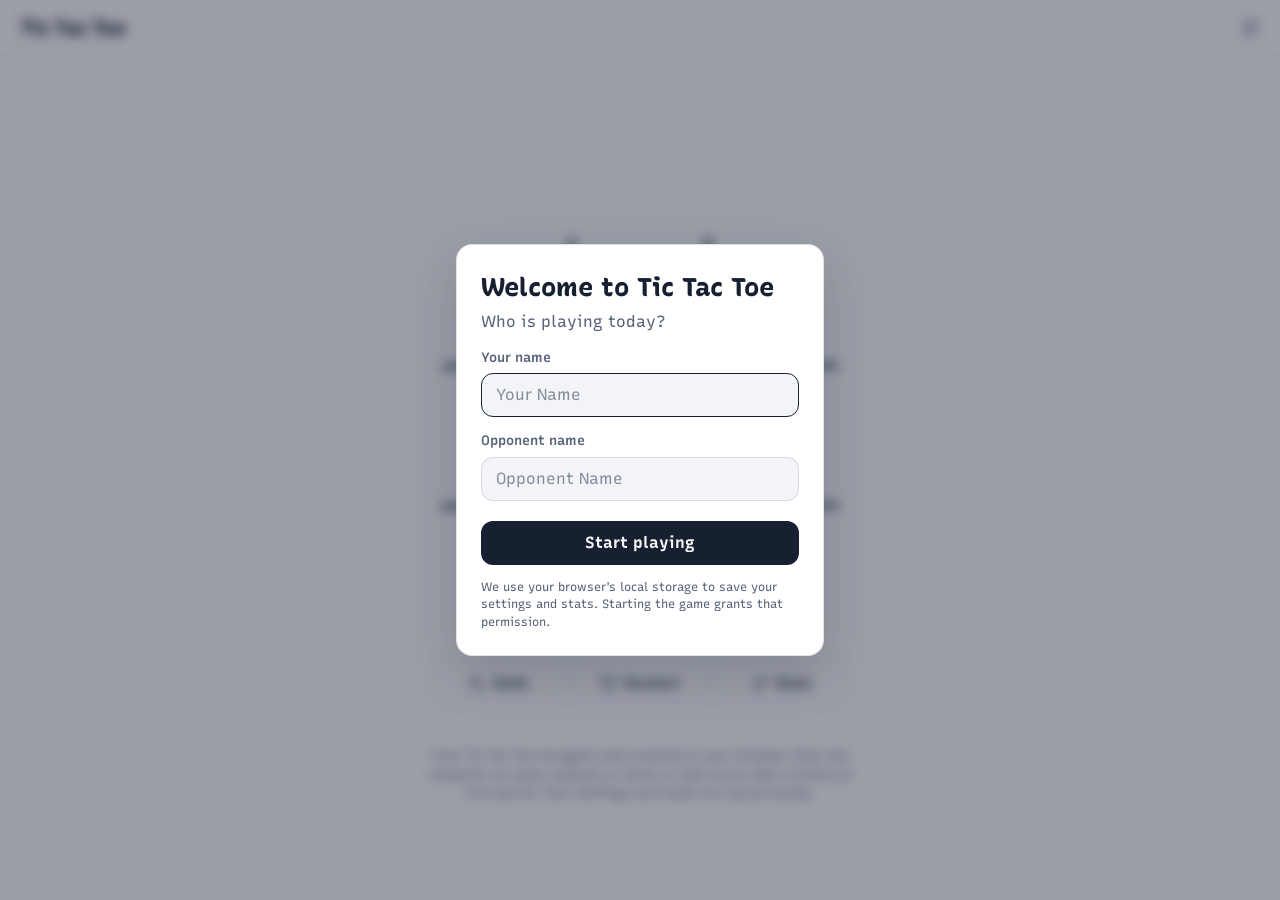
==== commit 572e52d0: "feat(ui): pencil-and-paper redesign with drawn board and marks - hand-ruled SVG grid that draws in o" ====
--- a/test.html
+++ b/test.html
@@ -11,8 +11,8 @@
   <meta name="keywords" content="Elpis, Tic Tac Toe, noughts and crosses, naughts and crosses, play tic tac toe, game, elpis tic tac toe">
   <meta name="author" content="Elpis">
   <meta name="color-scheme" content="dark light">
-  <meta name="theme-color" content="#0f1020" media="(prefers-color-scheme: dark)">
-  <meta name="theme-color" content="#f4f5fb" media="(prefers-color-scheme: light)">
+  <meta name="theme-color" content="#172030" media="(prefers-color-scheme: dark)">
+  <meta name="theme-color" content="#f2f4f7" media="(prefers-color-scheme: light)">
 
   <meta property="og:type" content="website">
   <meta property="og:site_name" content="Tic Tac Toe by Elpis">
@@ -33,6 +33,9 @@
   <link rel="apple-touch-icon" href="assets/icon-192.png">
   <link rel="manifest" href="site.webmanifest">
 
+  <link rel="preconnect" href="https://fonts.googleapis.com">
+  <link rel="preconnect" href="https://fonts.gstatic.com" crossorigin>
+  <link rel="stylesheet" href="https://fonts.googleapis.com/css2?family=Recursive:wght,CASL@400..900,0..1&display=swap">
   <link rel="stylesheet" href="style.css">
   <script defer src="app-test.js"></script>
 
@@ -59,11 +62,11 @@
 <body>
 
   <svg xmlns="http://www.w3.org/2000/svg" width="0" height="0" style="position:absolute" aria-hidden="true" focusable="false">
-    <symbol id="i-gear" viewBox="0 0 640 512"><path d="M512.1 191l-8.2 14.3c-3 5.3-9.4 7.5-15.1 5.4-11.8-4.4-22.6-10.7-32.1-18.6-4.6-3.8-5.8-10.5-2.8-15.7l8.2-14.3c-6.9-8-12.3-17.3-15.9-27.4h-16.5c-6 0-11.2-4.3-12.2-10.3-2-12-2.1-24.6 0-37.1 1-6 6.2-10.4 12.2-10.4h16.5c3.6-10.1 9-19.4 15.9-27.4l-8.2-14.3c-3-5.2-1.9-11.9 2.8-15.7 9.5-7.9 20.4-14.2 32.1-18.6 5.7-2.1 12.1.1 15.1 5.4l8.2 14.3c10.5-1.9 21.2-1.9 31.7 0L552 6.3c3-5.3 9.4-7.5 15.1-5.4 11.8 4.4 22.6 10.7 32.1 18.6 4.6 3.8 5.8 10.5 2.8 15.7l-8.2 14.3c6.9 8 12.3 17.3 15.9 27.4h16.5c6 0 11.2 4.3 12.2 10.3 2 12 2.1 24.6 0 37.1-1 6-6.2 10.4-12.2 10.4h-16.5c-3.6 10.1-9 19.4-15.9 27.4l8.2 14.3c3 5.2 1.9 11.9-2.8 15.7-9.5 7.9-20.4 14.2-32.1 18.6-5.7 2.1-12.1-.1-15.1-5.4l-8.2-14.3c-10.4 1.9-21.2 1.9-31.7 0zm-10.5-58.8c38.5 29.6 82.4-14.3 52.8-52.8-38.5-29.7-82.4 14.3-52.8 52.8zM386.3 286.1l33.7 16.8c10.1 5.8 14.5 18.1 10.5 29.1-8.9 24.2-26.4 46.4-42.6 65.8-7.4 8.9-20.2 11.1-30.3 5.3l-29.1-16.8c-16 13.7-34.6 24.6-54.9 31.7v33.6c0 11.6-8.3 21.6-19.7 23.6-24.6 4.2-50.4 4.4-75.9 0-11.5-2-20-11.9-20-23.6V418c-20.3-7.2-38.9-18-54.9-31.7L74 403c-10 5.8-22.9 3.6-30.3-5.3-16.2-19.4-33.3-41.6-42.2-65.7-4-10.9.4-23.2 10.5-29.1l33.3-16.8c-3.9-20.9-3.9-42.4 0-63.4L12 205.8c-10.1-5.8-14.6-18.1-10.5-29 8.9-24.2 26-46.4 42.2-65.8 7.4-8.9 20.2-11.1 30.3-5.3l29.1 16.8c16-13.7 34.6-24.6 54.9-31.7V57.1c0-11.5 8.2-21.5 19.6-23.5 24.6-4.2 50.5-4.4 76-.1 11.5 2 20 11.9 20 23.6v33.6c20.3 7.2 38.9 18 54.9 31.7l29.1-16.8c10-5.8 22.9-3.6 30.3 5.3 16.2 19.4 33.2 41.6 42.1 65.8 4 10.9.1 23.2-10 29.1l-33.7 16.8c3.9 21 3.9 42.5 0 63.5zm-117.6 21.1c59.2-77-28.7-164.9-105.7-105.7-59.2 77 28.7 164.9 105.7 105.7zm243.4 182.7l-8.2 14.3c-3 5.3-9.4 7.5-15.1 5.4-11.8-4.4-22.6-10.7-32.1-18.6-4.6-3.8-5.8-10.5-2.8-15.7l8.2-14.3c-6.9-8-12.3-17.3-15.9-27.4h-16.5c-6 0-11.2-4.3-12.2-10.3-2-12-2.1-24.6 0-37.1 1-6 6.2-10.4 12.2-10.4h16.5c3.6-10.1 9-19.4 15.9-27.4l-8.2-14.3c-3-5.2-1.9-11.9 2.8-15.7 9.5-7.9 20.4-14.2 32.1-18.6 5.7-2.1 12.1.1 15.1 5.4l8.2 14.3c10.5-1.9 21.2-1.9 31.7 0l8.2-14.3c3-5.3 9.4-7.5 15.1-5.4 11.8 4.4 22.6 10.7 32.1 18.6 4.6 3.8 5.8 10.5 2.8 15.7l-8.2 14.3c6.9 8 12.3 17.3 15.9 27.4h16.5c6 0 11.2 4.3 12.2 10.3 2 12 2.1 24.6 0 37.1-1 6-6.2 10.4-12.2 10.4h-16.5c-3.6 10.1-9 19.4-15.9 27.4l8.2 14.3c3 5.2 1.9 11.9-2.8 15.7-9.5 7.9-20.4 14.2-32.1 18.6-5.7 2.1-12.1-.1-15.1-5.4l-8.2-14.3c-10.4 1.9-21.2 1.9-31.7 0zM501.6 431c38.5 29.6 82.4-14.3 52.8-52.8-38.5-29.6-82.4 14.3-52.8 52.8z" /></symbol>
-    <symbol id="i-close" viewBox="0 0 352 512"><path d="M242.72 256l100.07-100.07c12.28-12.28 12.28-32.19 0-44.48l-22.24-22.24c-12.28-12.28-32.19-12.28-44.48 0L176 189.28 75.93 89.21c-12.28-12.28-32.19-12.28-44.48 0L9.21 111.45c-12.28 12.28-12.28 32.19 0 44.48L109.28 256 9.21 356.07c-12.28 12.28-12.28 32.19 0 44.48l22.24 22.24c12.28 12.28 32.2 12.28 44.48 0L176 322.72l100.07 100.07c12.28 12.28 32.2 12.28 44.48 0l22.24-22.24c12.28-12.28 12.28-32.19 0-44.48L242.72 256z" /></symbol>
-    <symbol id="i-undo" viewBox="0 0 512 512"><path d="M255.545 8c-66.269.119-126.438 26.233-170.86 68.685L48.971 40.971C33.851 25.851 8 36.559 8 57.941V192c0 13.255 10.745 24 24 24h134.059c21.382 0 32.09-25.851 16.971-40.971l-41.75-41.75c30.864-28.899 70.801-44.907 113.23-45.273 92.398-.798 170.283 73.977 169.484 169.442C423.236 348.009 349.816 424 256 424c-41.127 0-79.997-14.678-110.63-41.556-4.743-4.161-11.906-3.908-16.368.553L89.34 422.659c-4.872 4.872-4.631 12.815.482 17.433C133.798 479.813 192.074 504 256 504c136.966 0 247.999-111.033 248-247.998C504.001 119.193 392.354 7.755 255.545 8z" /></symbol>
-    <symbol id="i-restart" viewBox="0 0 512 512"><path d="M370.72 133.28C339.458 104.008 298.888 87.962 255.848 88c-77.458.068-144.328 53.178-162.791 126.85-1.344 5.363-6.122 9.15-11.651 9.15H24.103c-7.498 0-13.194-6.807-11.807-14.176C33.933 94.924 134.813 8 256 8c66.448 0 126.791 26.136 171.315 68.685L463.03 40.97C478.149 25.851 504 36.559 504 57.941V192c0 13.255-10.745 24-24 24H345.941c-21.382 0-32.09-25.851-16.971-40.971l41.75-41.749zM32 296h134.059c21.382 0 32.09 25.851 16.971 40.971l-41.75 41.75c31.262 29.273 71.835 45.319 114.876 45.28 77.418-.07 144.315-53.144 162.787-126.849 1.344-5.363 6.122-9.15 11.651-9.15h57.304c7.498 0 13.194 6.807 11.807 14.176C478.067 417.076 377.187 504 256 504c-66.448 0-126.791-26.136-171.315-68.685L48.97 471.03C33.851 486.149 8 475.441 8 454.059V320c0-13.255 10.745-24 24-24z" /></symbol>
-    <symbol id="i-redo" viewBox="0 0 512 512"><path d="M256.455 8c66.269.119 126.437 26.233 170.859 68.685l35.715-35.715C478.149 25.851 504 36.559 504 57.941V192c0 13.255-10.745 24-24 24H345.941c-21.382 0-32.09-25.851-16.971-40.971l41.75-41.75c-30.864-28.899-70.801-44.907-113.23-45.273-92.398-.798-170.283 73.977-169.484 169.442C88.764 348.009 162.184 424 256 424c41.127 0 79.997-14.678 110.629-41.556 4.743-4.161 11.906-3.908 16.368.553l39.662 39.662c4.872 4.872 4.631 12.815-.482 17.433C378.202 479.813 319.926 504 256 504 119.034 504 8.001 392.967 8 256.002 7.999 119.193 119.646 7.755 256.455 8z" /></symbol>
+    <symbol id="i-gear" viewBox="0 0 24 24"><path d="M4 7h9M17 7h3M4 17h3M11 17h9" /><circle cx="15" cy="7" r="2" /><circle cx="9" cy="17" r="2" /></symbol>
+    <symbol id="i-close" viewBox="0 0 24 24"><path d="M6 6l12 12M18 6L6 18" /></symbol>
+    <symbol id="i-undo" viewBox="0 0 24 24"><path d="M9 14L4 9l5-5" /><path d="M4 9h10.5a5.5 5.5 0 0 1 0 11H11" /></symbol>
+    <symbol id="i-restart" viewBox="0 0 24 24"><path d="M3 12a9 9 0 1 0 2.64-6.36L3 8.3" /><path d="M3 3.5v4.8h4.8" /></symbol>
+    <symbol id="i-redo" viewBox="0 0 24 24"><path d="M15 14l5-5-5-5" /><path d="M20 9H9.5a5.5 5.5 0 0 0 0 11H13" /></symbol>
   </svg>
 
   <noscript>
@@ -81,7 +84,7 @@
 
         <button type="button" class="site-settings-nav" aria-label="Open settings and statistics"
           aria-haspopup="dialog" aria-expanded="false">
-          <svg aria-hidden="true" focusable="false"><use href="#i-gear" /></svg>
+          <svg class="icon" aria-hidden="true" focusable="false"><use href="#i-gear" /></svg>
         </button>
 
         <div class="site-settings-holder">
@@ -91,24 +94,24 @@
             <div class="sett-header">
               <h2 id="sett-heading">Settings</h2>
               <button type="button" class="site-settings-close" aria-label="Close settings">
-                <svg aria-hidden="true" focusable="false"><use href="#i-close" /></svg>
+                <svg class="icon" aria-hidden="true" focusable="false"><use href="#i-close" /></svg>
               </button>
             </div>
 
             <div class="inside-settings">
 
               <div class="settings-item">
-                <label for="sett-name">Player Name</label>
+                <label for="sett-name">Your name</label>
                 <input type="text" id="sett-name" maxlength="16" autocomplete="off">
               </div>
 
               <div class="settings-item">
-                <label for="sett-xname">Opponent Name</label>
+                <label for="sett-xname">Opponent name</label>
                 <input type="text" id="sett-xname" maxlength="16" autocomplete="off">
               </div>
 
               <div class="settings-item">
-                <span class="item-label" id="lbl-letter">Player's Letter</span>
+                <span class="item-label" id="lbl-letter">Your letter</span>
                 <div class="sett-letter-cont segmented" role="radiogroup" aria-labelledby="lbl-letter">
                   <div>
                     <label for="lett-X">X</label>
@@ -140,7 +143,7 @@
               </div>
 
               <div class="settings-item">
-                <span class="item-label" id="lbl-numb">Number of Players</span>
+                <span class="item-label" id="lbl-numb">Players</span>
                 <div class="sett-numb-cont segmented" role="radiogroup" aria-labelledby="lbl-numb">
                   <div>
                     <label for="num-one">One</label>
@@ -154,7 +157,7 @@
               </div>
 
               <div class="settings-item">
-                <span class="item-label" id="lbl-first">First Move</span>
+                <span class="item-label" id="lbl-first">First move</span>
                 <div class="sett-firstm-cont segmented" role="radiogroup" aria-labelledby="lbl-first">
                   <div>
                     <label for="start-XO">Alternate</label>
@@ -256,6 +259,12 @@
 
         <div class="tic-tac-toe-board-holder">
           <div class="tic-toe-board">
+            <svg class="board-grid" viewBox="0 0 300 300" aria-hidden="true" focusable="false">
+              <path pathLength="1" d="M101 9 C99 90 102 205 99 291" />
+              <path pathLength="1" d="M199 8 C201 105 198 195 201 292" />
+              <path pathLength="1" d="M9 100 C105 98 195 102 291 99" />
+              <path pathLength="1" d="M8 201 C100 199 205 202 292 200" />
+            </svg>
             <table role="presentation">
               <tbody id="board-body">
                 <tr>
@@ -275,21 +284,22 @@
                 </tr>
               </tbody>
             </table>
+            <svg class="board-strike" viewBox="0 0 300 300" aria-hidden="true" focusable="false"></svg>
           </div>
         </div>
 
         <div class="board-controls-holder">
           <div class="board-controls">
             <button type="button" class="board-undo" aria-label="Undo move" title="Undo">
-              <svg aria-hidden="true" focusable="false"><use href="#i-undo" /></svg>
+              <svg class="icon" aria-hidden="true" focusable="false"><use href="#i-undo" /></svg>
               <span>Undo</span>
             </button>
             <button type="button" class="board-reset" aria-label="Restart game" title="Restart">
-              <svg aria-hidden="true" focusable="false"><use href="#i-restart" /></svg>
+              <svg class="icon" aria-hidden="true" focusable="false"><use href="#i-restart" /></svg>
               <span>Restart</span>
             </button>
             <button type="button" class="board-redo" aria-label="Redo move" title="Redo">
-              <svg aria-hidden="true" focusable="false"><use href="#i-redo" /></svg>
+              <svg class="icon" aria-hidden="true" focusable="false"><use href="#i-redo" /></svg>
               <span>Redo</span>
             </button>
           </div>
@@ -310,7 +320,7 @@
 
     <div class="message-holder">
       <button type="button" id="mess-cancel" aria-label="Close message">
-        <svg aria-hidden="true" focusable="false"><use href="#i-close" /></svg>
+        <svg class="icon" aria-hidden="true" focusable="false"><use href="#i-close" /></svg>
       </button>
       <div class="message-blur"></div>
       <div class="message" role="dialog" aria-modal="true" aria-label="Welcome" tabindex="-1"></div>
@@ -321,7 +331,7 @@
       <div class="small-message-box">
         <div class="small-message" role="status" aria-live="polite"></div>
         <button type="button" id="small-mess-cancel" aria-label="Dismiss notification">
-          <svg aria-hidden="true" focusable="false"><use href="#i-close" /></svg>
+          <svg class="icon" aria-hidden="true" focusable="false"><use href="#i-close" /></svg>
         </button>
       </div>
     </div>
--- a/style.css
+++ b/style.css
@@ -1,61 +1,57 @@
 /* Tic Tac Toe by Elpis
-   Dark-first theme with a light variant via prefers-color-scheme.
-   One system font stack, no external assets. */
+   Pencil-and-paper direction: the board is a hand-ruled grid, marks are
+   drawn as strokes, and a line is struck through the winning three.
+   There is no brand accent. Whoever's turn it is lends their colour
+   (X blue, O amber) to the status line, scoreboard and hover preview. */
 
 :root {
   color-scheme: dark light;
 
-  --bg: #0f1020;
-  --bg-glow-1: rgba(124, 108, 246, 0.22);
-  --bg-glow-2: rgba(56, 189, 248, 0.12);
-  --surface: rgba(255, 255, 255, 0.06);
-  --surface-strong: rgba(30, 31, 58, 0.92);
-  --surface-hover: rgba(255, 255, 255, 0.12);
-  --border: rgba(255, 255, 255, 0.12);
-  --text: #eceefb;
-  --text-muted: #a4a8c8;
-  --accent: #8b7cf8;
-  --accent-strong: #6d5ef0;
-  --accent-contrast: #ffffff;
-  --x-color: #38bdf8;
-  --o-color: #fb923c;
-  --danger: #ef4468;
-  --success: #34d399;
-  --backdrop: rgba(7, 8, 20, 0.62);
-  --shadow: 0 10px 40px rgba(0, 0, 0, 0.45);
-  --shadow-sm: 0 2px 10px rgba(0, 0, 0, 0.3);
-  --focus: #c4bcff;
-
-  --radius: 1rem;
-  --radius-sm: 0.625rem;
+  --bg: #172030;
+  --surface: #1e293b;
+  --raised: #222e42;
+  --hover: rgba(255, 255, 255, 0.05);
+  --border: rgba(214, 224, 240, 0.12);
+  --rule: #55647f;
+  --text: #e9edf4;
+  --muted: #9aa6bb;
+  --ink: #e9edf4;
+  --ink-text: #172030;
+  --x: #5ec8ff;
+  --o: #ffad5c;
+  --danger: #ff7a8a;
+  --backdrop: rgba(9, 13, 22, 0.62);
+  --shadow: 0 18px 50px rgba(3, 6, 14, 0.5);
+  --focus: #e9edf4;
+
+  --radius: 0.75rem;
   --board: min(calc(100vw - 2rem), 24rem);
   --header-h: 3.5rem;
   --ease: cubic-bezier(0.22, 1, 0.36, 1);
 
-  --font: system-ui, -apple-system, "Segoe UI", Roboto, "Helvetica Neue", Arial, sans-serif;
+  --font: "Recursive", system-ui, -apple-system, "Segoe UI", Roboto, sans-serif;
+  --casual: "CASL" 1;
+  --linear: "CASL" 0;
 }
 
 @media (prefers-color-scheme: light) {
   :root {
-    --bg: #f4f5fb;
-    --bg-glow-1: rgba(124, 108, 246, 0.16);
-    --bg-glow-2: rgba(56, 189, 248, 0.14);
-    --surface: rgba(255, 255, 255, 0.78);
-    --surface-strong: rgba(255, 255, 255, 0.96);
-    --surface-hover: #ffffff;
-    --border: rgba(30, 32, 70, 0.12);
-    --text: #1b1d3a;
-    --text-muted: #5b5f82;
-    --accent: #5b4de0;
-    --accent-strong: #4a3dcc;
-    --x-color: #0284c7;
-    --o-color: #ea580c;
-    --danger: #d6254c;
-    --success: #059669;
-    --backdrop: rgba(30, 32, 70, 0.35);
-    --shadow: 0 10px 40px rgba(40, 44, 100, 0.18);
-    --shadow-sm: 0 2px 10px rgba(40, 44, 100, 0.12);
-    --focus: #5b4de0;
+    --bg: #f2f4f7;
+    --surface: #ffffff;
+    --raised: #ffffff;
+    --hover: rgba(23, 32, 48, 0.05);
+    --border: rgba(23, 32, 48, 0.13);
+    --rule: #3a4356;
+    --text: #172030;
+    --muted: #586379;
+    --ink: #172030;
+    --ink-text: #f2f4f7;
+    --x: #0a74b8;
+    --o: #cf5a08;
+    --danger: #c42343;
+    --backdrop: rgba(23, 32, 48, 0.4);
+    --shadow: 0 18px 50px rgba(23, 32, 48, 0.18);
+    --focus: #172030;
   }
 }
 
@@ -74,14 +70,11 @@
 
 body {
   font-family: var(--font);
+  font-variation-settings: var(--linear);
   font-size: 1rem;
-  line-height: 1.4;
+  line-height: 1.45;
   color: var(--text);
-  background:
-    radial-gradient(60rem 40rem at 15% -10%, var(--bg-glow-1), transparent 60%),
-    radial-gradient(50rem 36rem at 100% 100%, var(--bg-glow-2), transparent 60%),
-    var(--bg);
-  background-attachment: fixed;
+  background: var(--bg);
   min-height: 100vh;
   min-height: 100dvh;
 }
@@ -89,6 +82,7 @@
 button,
 input {
   font: inherit;
+  font-variation-settings: inherit;
   color: inherit;
 }
 
@@ -103,8 +97,13 @@
 }
 
 :focus-visible {
-  outline: 3px solid var(--focus);
-  outline-offset: 2px;
+  outline: 2px solid var(--focus);
+  outline-offset: 3px;
+}
+
+h1,
+h2 {
+  text-wrap: balance;
 }
 
 .sr-only {
@@ -119,7 +118,16 @@
 .noscript {
   padding: 5rem 1rem 1rem;
   text-align: center;
-  color: var(--text-muted);
+  color: var(--muted);
+}
+
+/* Stroke icons (defined as <symbol>s in index.html) */
+.icon {
+  fill: none;
+  stroke: currentColor;
+  stroke-width: 2;
+  stroke-linecap: round;
+  stroke-linejoin: round;
 }
 
 /* ---------- Header ---------- */
@@ -137,31 +145,25 @@
   display: flex;
   align-items: center;
   justify-content: space-between;
-  padding: 0 0.75rem 0 1.25rem;
-  border-bottom: 1px solid var(--border);
-}
-
-/* Blur lives on a pseudo-element so the nav does not become a
+  padding: 0 0.5rem 0 1.25rem;
+}
+
+/* Background lives on a pseudo-element so the nav does not become a
    containing block for the fixed settings overlay. */
 .site-topper nav::before {
   content: "";
   position: absolute;
   inset: 0;
   z-index: -1;
-  background: var(--surface-strong);
-  -webkit-backdrop-filter: blur(14px);
-  backdrop-filter: blur(14px);
+  background: var(--bg);
+  border-bottom: 1px solid var(--border);
 }
 
 .site-name {
-  font-size: 1.15rem;
+  font-size: 1.3rem;
   font-weight: 800;
+  font-variation-settings: var(--casual);
   letter-spacing: -0.01em;
-  background: linear-gradient(90deg, var(--x-color), var(--accent) 55%, var(--o-color));
-  -webkit-background-clip: text;
-  background-clip: text;
-  -webkit-text-fill-color: transparent;
-  color: transparent;
 }
 
 .site-settings-nav,
@@ -171,24 +173,20 @@
   display: grid;
   place-items: center;
   border-radius: 50%;
-  color: var(--text-muted);
-  transition: background-color 0.2s, color 0.2s, transform 0.3s var(--ease);
+  color: var(--muted);
+  transition: background-color 0.2s, color 0.2s;
 }
 
 .site-settings-nav svg,
 .site-settings-close svg {
-  width: 1.3rem;
-  height: 1.3rem;
+  width: 1.4rem;
+  height: 1.4rem;
 }
 
 .site-settings-nav:hover,
 .site-settings-close:hover {
-  background: var(--surface-hover);
+  background: var(--hover);
   color: var(--text);
-}
-
-.site-settings-nav:hover {
-  transform: rotate(45deg);
 }
 
 /* ---------- Settings drawer ---------- */
@@ -199,8 +197,6 @@
   inset: 0;
   z-index: 550;
   background: var(--backdrop);
-  -webkit-backdrop-filter: blur(4px);
-  backdrop-filter: blur(4px);
 }
 
 .site-topper nav.show-sett .site-settings-holder {
@@ -216,14 +212,14 @@
   position: absolute;
   top: 0;
   bottom: 0;
-  left: 0;
-  width: min(26rem, 100vw);
+  right: 0;
+  width: min(25rem, 100vw);
   overflow-y: auto;
   overscroll-behavior: contain;
-  background: var(--surface-strong);
-  border-right: 1px solid var(--border);
+  background: var(--raised);
+  border-left: 1px solid var(--border);
   box-shadow: var(--shadow);
-  padding: 0 1.25rem 1.5rem;
+  padding: 0 1.25rem 1.75rem;
   animation: slide-in 0.3s var(--ease) both;
 }
 
@@ -244,21 +240,22 @@
   justify-content: space-between;
   height: var(--header-h);
   margin: 0 -1.25rem 0.5rem;
-  padding: 0 0.75rem 0 1.25rem;
-  background: var(--surface-strong);
+  padding: 0 0.5rem 0 1.25rem;
+  background: var(--raised);
   border-bottom: 1px solid var(--border);
 }
 
 .sett-header h2,
 .sett-title {
-  font-size: 1.1rem;
-  font-weight: 700;
+  font-size: 1.2rem;
+  font-weight: 800;
+  font-variation-settings: var(--casual);
 }
 
 .inside-settings {
   display: flex;
   flex-direction: column;
-  gap: 1rem;
+  gap: 1.1rem;
   padding-top: 0.75rem;
 }
 
@@ -276,23 +273,29 @@
 .item-label {
   font-size: 0.85rem;
   font-weight: 600;
-  color: var(--text-muted);
-}
-
-.settings-item input[type="text"] {
+  color: var(--muted);
+}
+
+.settings-item input[type="text"],
+.begin-xtr-form input[type="text"] {
   width: 100%;
   min-height: 2.75rem;
   padding: 0 0.85rem;
-  background: var(--surface);
+  background: var(--bg);
   border: 1px solid var(--border);
-  border-radius: var(--radius-sm);
-  transition: border-color 0.2s, box-shadow 0.2s;
-}
-
-.settings-item input[type="text"]:focus {
+  border-radius: var(--radius);
+  transition: border-color 0.2s;
+}
+
+.settings-item input[type="text"]:focus,
+.begin-xtr-form input[type="text"]:focus {
   outline: 0;
-  border-color: var(--accent);
-  box-shadow: 0 0 0 3px color-mix(in srgb, var(--accent) 35%, transparent);
+  border-color: var(--text);
+}
+
+.begin-xtr-form input[type="text"]::placeholder {
+  color: var(--muted);
+  opacity: 0.7;
 }
 
 /* Segmented radio groups. Markup is div > label + input (app.js reads the
@@ -301,21 +304,21 @@
   display: flex;
   padding: 0.25rem;
   gap: 0.25rem;
-  background: var(--surface);
+  background: var(--bg);
   border: 1px solid var(--border);
-  border-radius: var(--radius-sm);
+  border-radius: var(--radius);
 }
 
 .segmented > div {
   position: relative;
   flex: 1;
   display: flex;
-  border-radius: calc(var(--radius-sm) - 3px);
+  border-radius: calc(var(--radius) - 0.25rem);
   transition: background-color 0.2s, color 0.2s;
 }
 
 .segmented > div:hover {
-  background: var(--surface-hover);
+  background: var(--hover);
 }
 
 .segmented label {
@@ -326,7 +329,7 @@
   padding: 0 0.5rem;
   font-size: 0.9rem;
   font-weight: 600;
-  color: var(--text-muted);
+  color: var(--muted);
   cursor: pointer;
   user-select: none;
 }
@@ -342,16 +345,15 @@
 }
 
 .segmented > div:has(input:checked) {
-  background: var(--accent-strong);
-  box-shadow: var(--shadow-sm);
+  background: var(--ink);
 }
 
 .segmented > div:has(input:checked) label {
-  color: #fff;
+  color: var(--ink-text);
 }
 
 .segmented > div:has(input:focus-visible) {
-  outline: 3px solid var(--focus);
+  outline: 2px solid var(--focus);
   outline-offset: 2px;
 }
 
@@ -359,13 +361,9 @@
   width: 100%;
   min-height: 2.75rem;
   padding: 0 1rem;
-  border-radius: var(--radius-sm);
+  border-radius: var(--radius);
   font-weight: 700;
-  transition: transform 0.15s, filter 0.2s, background-color 0.2s;
-}
-
-.btn:hover {
-  filter: brightness(1.1);
+  transition: transform 0.15s, opacity 0.2s, background-color 0.2s;
 }
 
 .btn:active {
@@ -373,19 +371,21 @@
 }
 
 .btn-primary {
-  background: linear-gradient(135deg, var(--accent), var(--accent-strong));
-  color: var(--accent-contrast);
+  background: var(--ink);
+  color: var(--ink-text);
+}
+
+.btn-primary:hover {
+  opacity: 0.88;
 }
 
 .btn-danger {
-  background: transparent;
   color: var(--danger);
-  border: 1px solid color-mix(in srgb, var(--danger) 55%, transparent);
+  border: 1px solid color-mix(in srgb, var(--danger) 50%, transparent);
 }
 
 .btn-danger:hover {
-  background: color-mix(in srgb, var(--danger) 14%, transparent);
-  filter: none;
+  background: color-mix(in srgb, var(--danger) 12%, transparent);
 }
 
 /* Statistics */
@@ -394,16 +394,13 @@
   display: flex;
   flex-direction: column;
   gap: 0.75rem;
-  margin-top: 1.5rem;
+  margin-top: 1.75rem;
   padding-top: 1.25rem;
   border-top: 1px solid var(--border);
 }
 
 .stats-scroll {
   overflow-x: auto;
-  border: 1px solid var(--border);
-  border-radius: var(--radius-sm);
-  background: var(--surface);
 }
 
 .inside-stats table {
@@ -416,7 +413,7 @@
 .inside-stats th,
 .inside-stats td {
   padding: 0.55rem 0.5rem;
-  text-align: center;
+  text-align: right;
   max-width: 6.5rem;
   overflow: hidden;
   text-overflow: ellipsis;
@@ -425,12 +422,12 @@
 
 .inside-stats th {
   font-weight: 600;
-  color: var(--text-muted);
+  color: var(--muted);
 }
 
 .inside-stats th[scope="row"] {
   text-align: left;
-  padding-left: 0.85rem;
+  padding-left: 0;
 }
 
 .inside-stats tr + tr th,
@@ -440,8 +437,9 @@
 
 .inside-stats tr:last-child th,
 .inside-stats tr:last-child td {
-  font-weight: 700;
+  font-weight: 800;
   color: var(--text);
+  border-top-color: var(--muted);
 }
 
 /* ---------- Main / game ---------- */
@@ -453,7 +451,7 @@
   flex-direction: column;
   align-items: center;
   justify-content: center;
-  padding: 0 1rem 2rem;
+  padding: 0 1rem 1rem;
 }
 
 .after-site-topper {
@@ -471,7 +469,18 @@
   margin-top: 1rem;
 }
 
-/* Scoreboard */
+/* The colour of whoever is to move, or of the winner once it is over. */
+.game-holder[data-turn="X"],
+.game-holder[data-result="X"] {
+  --turn: var(--x);
+}
+
+.game-holder[data-turn="O"],
+.game-holder[data-result="O"] {
+  --turn: var(--o);
+}
+
+/* Scoreboard: player | draws | opponent, underline marks whose turn it is */
 
 .board-stats-holder {
   width: 100%;
@@ -479,34 +488,79 @@
 
 .board-stats {
   display: grid;
-  grid-template-columns: 1fr 0.7fr 1fr;
-  gap: 0.5rem;
+  grid-template-columns: 1fr auto 1fr;
+  align-items: end;
+  gap: 1rem;
 }
 
 .board-stats > div {
+  position: relative;
   display: flex;
   flex-direction: column;
+  gap: 0.1rem;
+  min-width: 0;
+  padding-bottom: 0.55rem;
+}
+
+.board-stats .board-name {
+  align-items: flex-start;
+}
+
+.board-stats .board-draws {
   align-items: center;
-  justify-content: center;
-  gap: 0.15rem;
-  min-width: 0;
-  padding: 0.6rem 0.4rem;
-  text-align: center;
-  background: var(--surface);
-  border: 1px solid var(--border);
-  border-radius: var(--radius-sm);
-  transition: border-color 0.25s, box-shadow 0.25s, background-color 0.25s;
+}
+
+.board-stats .board-xname {
+  align-items: flex-end;
+}
+
+.board-stats .side-x {
+  --side: var(--x);
+}
+
+.board-stats .side-o {
+  --side: var(--o);
+}
+
+.board-stats .board-name::after,
+.board-stats .board-xname::after {
+  content: "";
+  position: absolute;
+  left: 0;
+  right: 0;
+  bottom: 0;
+  height: 3px;
+  border-radius: 3px;
+  background: var(--side, var(--muted));
+  transform: scaleX(0);
+  transform-origin: left;
+  transition: transform 0.35s var(--ease);
+}
+
+.board-stats .board-xname::after {
+  transform-origin: right;
+}
+
+.board-stats > div.is-turn::after {
+  transform: scaleX(1);
 }
 
 .board-stats .who {
   display: flex;
-  align-items: center;
-  justify-content: center;
-  gap: 0.35rem;
+  align-items: baseline;
+  gap: 0.4rem;
   max-width: 100%;
-  font-size: 0.85rem;
+  font-size: 0.9rem;
   font-weight: 600;
-  color: var(--text-muted);
+  color: var(--muted);
+}
+
+.board-stats .board-xname .who {
+  flex-direction: row-reverse;
+}
+
+.board-stats .is-turn .who {
+  color: var(--text);
 }
 
 .board-stats .who-name {
@@ -517,153 +571,213 @@
 
 .board-stats .letter {
   flex: none;
-  display: inline-grid;
-  place-items: center;
-  width: 1.3rem;
-  height: 1.3rem;
-  border-radius: 0.4rem;
-  font-size: 0.75rem;
+  font-weight: 900;
+  font-variation-settings: var(--casual);
+}
+
+.board-stats .letter-x {
+  color: var(--x);
+}
+
+.board-stats .letter-o {
+  color: var(--o);
+}
+
+.board-stats .score {
+  font-size: 2.25rem;
   font-weight: 800;
-  color: #0f1020;
-}
-
-.board-stats .letter-x {
-  background: var(--x-color);
-}
-
-.board-stats .letter-o {
-  background: var(--o-color);
-}
-
-.board-stats .score {
+  font-variation-settings: var(--casual);
+  line-height: 1;
+  font-variant-numeric: tabular-nums;
+}
+
+.board-stats .board-draws .score {
   font-size: 1.5rem;
-  font-weight: 800;
-  line-height: 1.1;
-  font-variant-numeric: tabular-nums;
-}
-
-.board-stats > div.is-turn {
-  border-color: var(--accent);
-  background: color-mix(in srgb, var(--accent) 16%, var(--surface));
-  box-shadow: 0 0 0 3px color-mix(in srgb, var(--accent) 28%, transparent);
-}
-
-.board-stats > div.is-turn .who {
+  color: var(--muted);
+}
+
+.game-status {
+  min-height: 1.9rem;
+  font-size: 1.25rem;
+  font-weight: 700;
+  font-variation-settings: var(--casual);
+  text-align: center;
+  color: var(--turn, var(--muted));
+  transition: color 0.25s;
+}
+
+.game-holder[data-waiting] .game-status {
+  color: var(--muted);
+}
+
+.game-holder[data-result="draw"] .game-status {
   color: var(--text);
 }
 
-.game-status {
-  min-height: 1.5rem;
-  font-weight: 600;
-  text-align: center;
-  color: var(--text-muted);
-}
-
-.game-status.is-over {
-  color: var(--success);
-}
-
-/* Board */
+/* Board: a hand-ruled grid behind a transparent table of cells */
 
 .tic-tac-toe-board-holder {
   width: var(--board);
 }
 
+.tic-toe-board {
+  position: relative;
+  width: var(--board);
+  height: var(--board);
+}
+
+.board-grid,
+.board-strike {
+  position: absolute;
+  inset: 0;
+  width: 100%;
+  height: 100%;
+  fill: none;
+  pointer-events: none;
+  overflow: visible;
+}
+
+.board-grid path {
+  stroke: var(--rule);
+  stroke-width: 3.5;
+  stroke-linecap: round;
+  stroke-dasharray: 1;
+  animation: draw 0.45s cubic-bezier(0.5, 0, 0.3, 1) both;
+}
+
+.board-grid path:nth-child(2) { animation-delay: 0.1s; }
+.board-grid path:nth-child(3) { animation-delay: 0.2s; }
+.board-grid path:nth-child(4) { animation-delay: 0.3s; }
+
+.board-strike {
+  z-index: 2;
+}
+
+.board-strike .strike {
+  stroke-width: 7;
+  stroke-linecap: round;
+  stroke-dasharray: 1;
+  animation: draw 0.45s 0.3s cubic-bezier(0.5, 0, 0.3, 1) both;
+}
+
+.board-strike .strike-x {
+  stroke: var(--x);
+}
+
+.board-strike .strike-o {
+  stroke: var(--o);
+}
+
 .tic-toe-board table {
+  position: relative;
+  z-index: 1;
   table-layout: fixed;
-  border-collapse: separate;
-  border-spacing: 0.5rem;
-  margin: -0.5rem;
-  width: calc(var(--board) + 1rem);
-  height: calc(var(--board) + 1rem);
+  border-collapse: collapse;
+  width: 100%;
+  height: 100%;
 }
 
 .tic-toe-board td {
   position: relative;
-  height: calc((var(--board) - 1rem) / 3);
-  padding: calc(var(--board) * 0.065);
-  background: var(--surface);
-  border: 1px solid var(--border);
+  width: calc(var(--board) / 3);
+  height: calc(var(--board) / 3);
+  padding: 0;
   border-radius: var(--radius);
-  box-shadow: var(--shadow-sm);
   cursor: pointer;
-  overflow: hidden;
-  transition: background-color 0.2s, transform 0.15s var(--ease), box-shadow 0.25s;
+  transition: background-color 0.2s;
   -webkit-tap-highlight-color: transparent;
 }
 
-.tic-toe-board td:not(.i-am-x):not(.i-am-o):not(.i-am-E):not(.i-am-D):not(.i-am-F):hover {
-  background: var(--surface-hover);
-  transform: translateY(-2px);
-}
-
-.tic-toe-board td.i-am-x,
-.tic-toe-board td.i-am-o,
-.tic-toe-board td.i-am-E,
-.tic-toe-board td.i-am-D,
-.tic-toe-board td.i-am-F {
+.tic-toe-board td[class*="i-am-"] {
   cursor: default;
 }
 
 .tic-toe-board td:focus-visible {
-  outline-offset: -3px;
-  z-index: 1;
+  outline-offset: -8px;
 }
 
 .tic-toe-board td svg {
   display: block;
   width: 100%;
   height: 100%;
-  animation: mark-in 0.45s var(--ease) both;
-}
-
-.tic-toe-board td.i-am-x svg {
-  color: var(--x-color);
-}
-
-.tic-toe-board td.i-am-o svg {
-  color: var(--o-color);
-}
-
-/* Cells removed from the board scale away. */
-.tic-toe-board td.hide svg {
-  animation: mark-out 0.4s ease both;
-}
-
-/* Winning cells: E = X won, D = O won, F = draw (set by app.js). */
-.tic-toe-board td.i-am-E,
+  fill: none;
+  stroke: currentColor;
+  transition: opacity 0.3s;
+}
+
+.tic-toe-board td .stroke {
+  stroke-width: 8;
+  stroke-linecap: round;
+  stroke-dasharray: 1;
+  animation: draw 0.22s ease-out both;
+}
+
+.tic-toe-board td .stroke-2 {
+  animation-delay: 0.16s;
+}
+
+.tic-toe-board td.i-am-o .stroke {
+  animation-duration: 0.36s;
+}
+
+.tic-toe-board td.i-am-x,
+.tic-toe-board td.i-am-E {
+  color: var(--x);
+}
+
+.tic-toe-board td.i-am-o,
 .tic-toe-board td.i-am-D {
-  animation: win-pulse 0.9s ease 2;
-}
-
-.tic-toe-board td.i-am-E {
-  background: color-mix(in srgb, var(--x-color) 22%, var(--surface));
-  border-color: var(--x-color);
-  box-shadow: 0 0 22px color-mix(in srgb, var(--x-color) 55%, transparent);
-}
-
-.tic-toe-board td.i-am-E svg {
-  color: var(--x-color);
-}
-
-.tic-toe-board td.i-am-D {
-  background: color-mix(in srgb, var(--o-color) 22%, var(--surface));
-  border-color: var(--o-color);
-  box-shadow: 0 0 22px color-mix(in srgb, var(--o-color) 55%, transparent);
-}
-
-.tic-toe-board td.i-am-D svg {
-  color: var(--o-color);
+  color: var(--o);
+}
+
+/* Marks removed by undo or restart are erased. */
+.tic-toe-board td.hide .stroke {
+  animation: erase 0.3s ease-in both;
+}
+
+/* Preview of the mark the next click will place. */
+.tic-toe-board td::after {
+  content: "";
+  position: absolute;
+  inset: 0;
+  background: var(--turn, transparent);
+  -webkit-mask: var(--ghost) center / 100% no-repeat;
+  mask: var(--ghost) center / 100% no-repeat;
+  opacity: 0;
+  pointer-events: none;
+  transition: opacity 0.15s;
+}
+
+.game-holder[data-turn="X"] {
+  --ghost: url("data:image/svg+xml,%3Csvg xmlns='http://www.w3.org/2000/svg' viewBox='0 0 100 100' fill='none' stroke='%23000' stroke-width='8' stroke-linecap='round'%3E%3Cpath d='M25 24 76 77M76 23 24 76'/%3E%3C/svg%3E");
+}
+
+.game-holder[data-turn="O"] {
+  --ghost: url("data:image/svg+xml,%3Csvg xmlns='http://www.w3.org/2000/svg' viewBox='0 0 100 100' fill='none' stroke='%23000' stroke-width='8'%3E%3Ccircle cx='50' cy='50' r='31'/%3E%3C/svg%3E");
+}
+
+@media (hover: hover) {
+  .game-holder[data-turn]:not([data-turn=""]):not([data-waiting]) .tic-toe-board td:not([class*="i-am-"]):hover::after {
+    opacity: 0.22;
+  }
+}
+
+.game-holder[data-turn]:not([data-turn=""]):not([data-waiting]) .tic-toe-board td:not([class*="i-am-"]):focus-visible::after {
+  opacity: 0.22;
+}
+
+/* Game over: keep the final position, fade everything but the winning line. */
+.tic-toe-board table.is-over td.i-am-x svg,
+.tic-toe-board table.is-over td.i-am-o svg {
+  opacity: 0.28;
+}
+
+.tic-toe-board td.i-am-F {
+  color: var(--muted);
 }
 
 .tic-toe-board td.i-am-F svg {
-  color: var(--text-muted);
-  animation: none;
-  opacity: 0.8;
-}
-
-.tic-toe-board td.i-am-F {
-  background: color-mix(in srgb, var(--text-muted) 12%, var(--surface));
+  opacity: 0.7;
 }
 
 /* Disables clicks during animations (toggled by app.js). */
@@ -690,30 +804,28 @@
 }
 
 .board-controls button {
-  min-height: 3.25rem;
-  display: flex;
-  flex-direction: column;
+  min-height: 2.75rem;
+  display: flex;
   align-items: center;
   justify-content: center;
-  gap: 0.2rem;
-  padding: 0.4rem;
-  font-size: 0.75rem;
+  gap: 0.45rem;
+  padding: 0 0.5rem;
+  font-size: 0.9rem;
   font-weight: 600;
-  color: var(--text-muted);
-  background: var(--surface);
+  color: var(--text);
   border: 1px solid var(--border);
-  border-radius: var(--radius-sm);
+  border-radius: var(--radius);
   transition: background-color 0.2s, color 0.2s, opacity 0.2s, transform 0.15s;
 }
 
 .board-controls button svg {
-  width: 1.15rem;
-  height: 1.15rem;
+  flex: none;
+  width: 1.1rem;
+  height: 1.1rem;
 }
 
 .board-controls button:hover {
-  background: var(--surface-hover);
-  color: var(--text);
+  background: var(--hover);
 }
 
 .board-controls button:active {
@@ -722,20 +834,24 @@
 
 /* app.js adds .hide when an action is unavailable. */
 .board-controls button.hide {
-  opacity: 0.4;
+  opacity: 0.35;
+  cursor: default;
 }
 
 .board-controls button.hide:hover {
-  background: var(--surface);
-  color: var(--text-muted);
+  background: none;
+}
+
+.board-controls button.hide:active {
+  transform: none;
 }
 
 .about {
-  max-width: 24rem;
-  margin-top: 1.75rem;
+  max-width: 27rem;
+  margin-top: 1.5rem;
   font-size: 0.8rem;
   text-align: center;
-  color: var(--text-muted);
+  color: var(--muted);
 }
 
 /* ---------- Welcome modal ---------- */
@@ -758,19 +874,18 @@
   position: absolute;
   inset: 0;
   background: var(--backdrop);
-  -webkit-backdrop-filter: blur(8px);
-  backdrop-filter: blur(8px);
+  -webkit-backdrop-filter: blur(6px);
+  backdrop-filter: blur(6px);
   animation: fade-in 0.3s ease both;
 }
 
 .message {
   position: relative;
-  width: min(24rem, 100%);
+  width: min(23rem, 100%);
   max-height: 100%;
   overflow-y: auto;
-  padding: 1.75rem 1.5rem;
-  text-align: center;
-  background: var(--surface-strong);
+  padding: 1.75rem 1.5rem 1.5rem;
+  background: var(--raised);
   border: 1px solid var(--border);
   border-radius: calc(var(--radius) + 0.25rem);
   box-shadow: var(--shadow);
@@ -789,18 +904,18 @@
   display: flex;
   flex-direction: column;
   gap: 0.9rem;
-  text-align: left;
 }
 
 .begin-xtr-form h2 {
-  font-size: 1.4rem;
-  line-height: 1.2;
-  text-align: center;
+  font-size: 1.6rem;
+  font-weight: 800;
+  font-variation-settings: var(--casual);
+  line-height: 1.15;
 }
 
 .begin-xtr-form .lead {
-  text-align: center;
-  color: var(--text-muted);
+  margin-top: -0.4rem;
+  color: var(--muted);
 }
 
 .begin-xtr-form .field {
@@ -812,39 +927,23 @@
 .begin-xtr-form label {
   font-size: 0.85rem;
   font-weight: 600;
-  color: var(--text-muted);
-}
-
-.begin-xtr-form input[type="text"] {
-  width: 100%;
-  min-height: 2.75rem;
-  padding: 0 0.85rem;
-  background: var(--surface);
-  border: 1px solid var(--border);
-  border-radius: var(--radius-sm);
-}
-
-.begin-xtr-form input[type="text"]:focus {
-  outline: 0;
-  border-color: var(--accent);
-  box-shadow: 0 0 0 3px color-mix(in srgb, var(--accent) 35%, transparent);
+  color: var(--muted);
 }
 
 .begin-xtr-form .btn {
-  margin-top: 0.25rem;
+  margin-top: 0.35rem;
 }
 
 .begin-xtr-form small {
   font-size: 0.75rem;
-  text-align: center;
-  color: var(--text-muted);
+  color: var(--muted);
 }
 
 /* ---------- Toast ---------- */
 
 .small-message-holder {
   position: fixed;
-  top: calc(var(--header-h) + 0.75rem);
+  bottom: calc(1rem + env(safe-area-inset-bottom, 0px));
   left: 0;
   right: 0;
   z-index: 720;
@@ -854,7 +953,7 @@
   pointer-events: none;
   opacity: 0;
   visibility: hidden;
-  transform: translateY(-0.75rem);
+  transform: translateY(0.75rem);
   transition: opacity 0.25s, transform 0.3s var(--ease), visibility 0s linear 0.3s;
 }
 
@@ -872,15 +971,13 @@
 .small-message-box {
   display: flex;
   align-items: center;
-  gap: 0.5rem;
+  gap: 0.25rem;
   max-width: 28rem;
-  padding: 0.25rem 0.25rem 0.25rem 1rem;
-  background: var(--surface-strong);
-  border: 1px solid var(--border);
+  padding: 0.2rem 0.2rem 0.2rem 1.1rem;
+  background: var(--ink);
+  color: var(--ink-text);
   border-radius: 999px;
   box-shadow: var(--shadow);
-  -webkit-backdrop-filter: blur(14px);
-  backdrop-filter: blur(14px);
 }
 
 .small-message {
@@ -897,21 +994,35 @@
   display: grid;
   place-items: center;
   border-radius: 50%;
-  color: var(--text-muted);
+  opacity: 0.7;
   pointer-events: auto;
 }
 
 #small-mess-cancel:hover {
-  background: var(--surface-hover);
-  color: var(--text);
+  opacity: 1;
+}
+
+#small-mess-cancel:focus-visible {
+  outline-color: var(--ink-text);
+  outline-offset: -4px;
 }
 
 #small-mess-cancel svg {
-  width: 0.8rem;
-  height: 0.8rem;
+  width: 1rem;
+  height: 1rem;
 }
 
 /* ---------- Animation ---------- */
+
+@keyframes draw {
+  from { stroke-dashoffset: 1; }
+  to { stroke-dashoffset: 0; }
+}
+
+@keyframes erase {
+  from { stroke-dashoffset: 0; opacity: 1; }
+  to { stroke-dashoffset: -1; opacity: 0; }
+}
 
 @keyframes fade-in {
   from { opacity: 0; }
@@ -924,44 +1035,32 @@
 }
 
 @keyframes slide-in {
-  from { transform: translateX(-100%); }
+  from { transform: translateX(100%); }
   to { transform: none; }
 }
 
 @keyframes slide-out {
   from { transform: none; }
-  to { transform: translateX(-100%); }
+  to { transform: translateX(100%); }
 }
 
 @keyframes pop-in {
-  from { opacity: 0; transform: translateY(0.75rem) scale(0.96); }
+  from { opacity: 0; transform: translateY(0.75rem) scale(0.97); }
   to { opacity: 1; transform: none; }
-}
-
-@keyframes mark-in {
-  0% { opacity: 0; transform: scale(0.2) rotate(-90deg); }
-  60% { opacity: 1; transform: scale(1.12) rotate(6deg); }
-  100% { opacity: 1; transform: none; }
-}
-
-@keyframes mark-out {
-  from { opacity: 1; transform: scale(1); }
-  to { opacity: 0; transform: scale(0.2); }
-}
-
-@keyframes win-pulse {
-  0%, 100% { transform: scale(1); }
-  50% { transform: scale(1.06); }
 }
 
 @media (max-width: 360px) {
   .board-stats {
-    grid-template-columns: 1fr 0.8fr 1fr;
-    gap: 0.35rem;
+    gap: 0.6rem;
   }
 
   .board-stats .score {
-    font-size: 1.25rem;
+    font-size: 1.85rem;
+  }
+
+  .board-controls button {
+    font-size: 0.8rem;
+    gap: 0.3rem;
   }
 }
 
@@ -971,19 +1070,22 @@
   }
 
   .game-holder {
-    width: 26rem;
-    gap: 1.25rem;
+    gap: 1.1rem;
   }
 }
 
 @media (max-height: 640px) and (orientation: landscape) {
+  :root {
+    --board: min(24rem, calc(100dvh - 13rem));
+  }
+
   .game-holder {
     margin-top: 0.5rem;
     gap: 0.6rem;
   }
 
-  :root {
-    --board: min(24rem, calc(100dvh - 12rem));
+  .board-stats .score {
+    font-size: 1.6rem;
   }
 }
 
@@ -992,6 +1094,7 @@
   *::before,
   *::after {
     animation-duration: 0.01ms !important;
+    animation-delay: 0s !important;
     animation-iteration-count: 1 !important;
     transition-duration: 0.01ms !important;
     transition-delay: 0s !important;
@@ -1004,5 +1107,5 @@
   text-align: center;
   font-family: ui-monospace, "Courier New", monospace;
   font-size: 0.8rem;
-  color: var(--text-muted);
-}
+  color: var(--muted);
+}
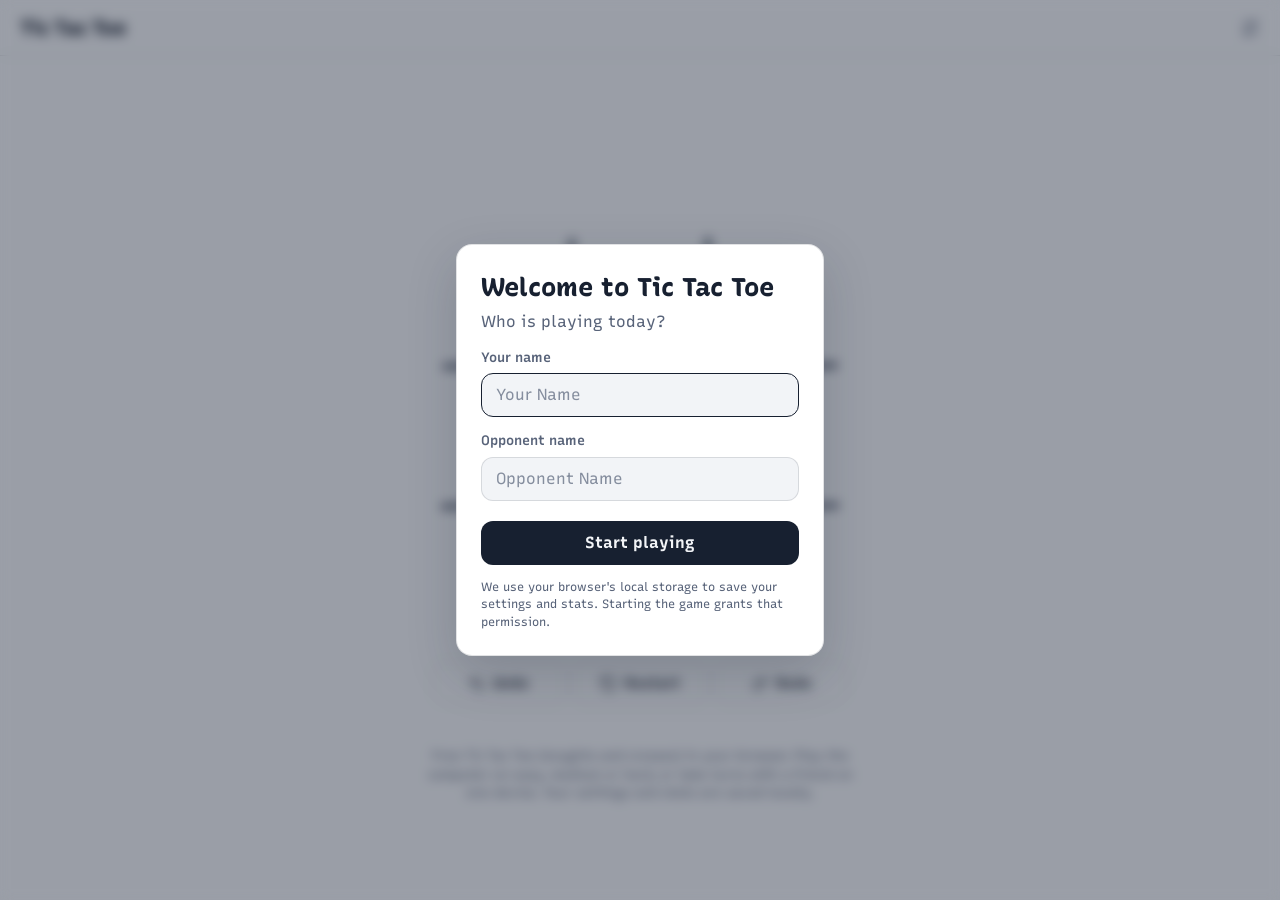
==== commit cb1affbf: "perf(fonts): self-host Recursive instead of loading from Google Fonts - add Latin and Latin Extended" ====
--- a/test.html
+++ b/test.html
@@ -22,7 +22,7 @@
   <meta property="og:image" content="https://tic-tac-toe.elpis.cc/assets/og-image.png">
   <meta property="og:image:width" content="1200">
   <meta property="og:image:height" content="630">
-  <meta property="og:image:alt" content="A Tic Tac Toe board with a winning row of X marks">
+  <meta property="og:image:alt" content="A hand-drawn Tic Tac Toe board with a line struck through three X marks">
   <meta name="twitter:card" content="summary_large_image">
   <meta name="twitter:title" content="Tic Tac Toe by Elpis">
   <meta name="twitter:description" content="Play Tic Tac Toe free in your browser against the computer or a friend.">
@@ -33,9 +33,7 @@
   <link rel="apple-touch-icon" href="assets/icon-192.png">
   <link rel="manifest" href="site.webmanifest">
 
-  <link rel="preconnect" href="https://fonts.googleapis.com">
-  <link rel="preconnect" href="https://fonts.gstatic.com" crossorigin>
-  <link rel="stylesheet" href="https://fonts.googleapis.com/css2?family=Recursive:wght,CASL@400..900,0..1&display=swap">
+  <link rel="preload" href="assets/fonts/recursive-latin.woff2" as="font" type="font/woff2" crossorigin>
   <link rel="stylesheet" href="style.css">
   <script defer src="app-test.js"></script>
 
--- a/style.css
+++ b/style.css
@@ -55,6 +55,26 @@
   }
 }
 
+/* Recursive (SIL OFL 1.1, see assets/fonts/OFL.txt), self-hosted.
+   Variable weight 400-900 and casual axis 0-1, Latin and Latin Extended. */
+@font-face {
+  font-family: "Recursive";
+  font-style: normal;
+  font-weight: 400 900;
+  font-display: swap;
+  src: url("assets/fonts/recursive-latin-ext.woff2") format("woff2");
+  unicode-range: U+0100-02BA, U+02BD-02C5, U+02C7-02CC, U+02CE-02D7, U+02DD-02FF, U+0304, U+0308, U+0329, U+1D00-1DBF, U+1E00-1E9F, U+1EF2-1EFF, U+2020, U+20A0-20AB, U+20AD-20C4, U+2113, U+2C60-2C7F, U+A720-A7FF;
+}
+
+@font-face {
+  font-family: "Recursive";
+  font-style: normal;
+  font-weight: 400 900;
+  font-display: swap;
+  src: url("assets/fonts/recursive-latin.woff2") format("woff2");
+  unicode-range: U+0000-00FF, U+0131, U+0152-0153, U+02BB-02BC, U+02C6, U+02DA, U+02DC, U+0304, U+0308, U+0329, U+2000-206F, U+20AC, U+2122, U+2191, U+2193, U+2212, U+2215, U+FEFF, U+FFFD;
+}
+
 *,
 *::before,
 *::after {
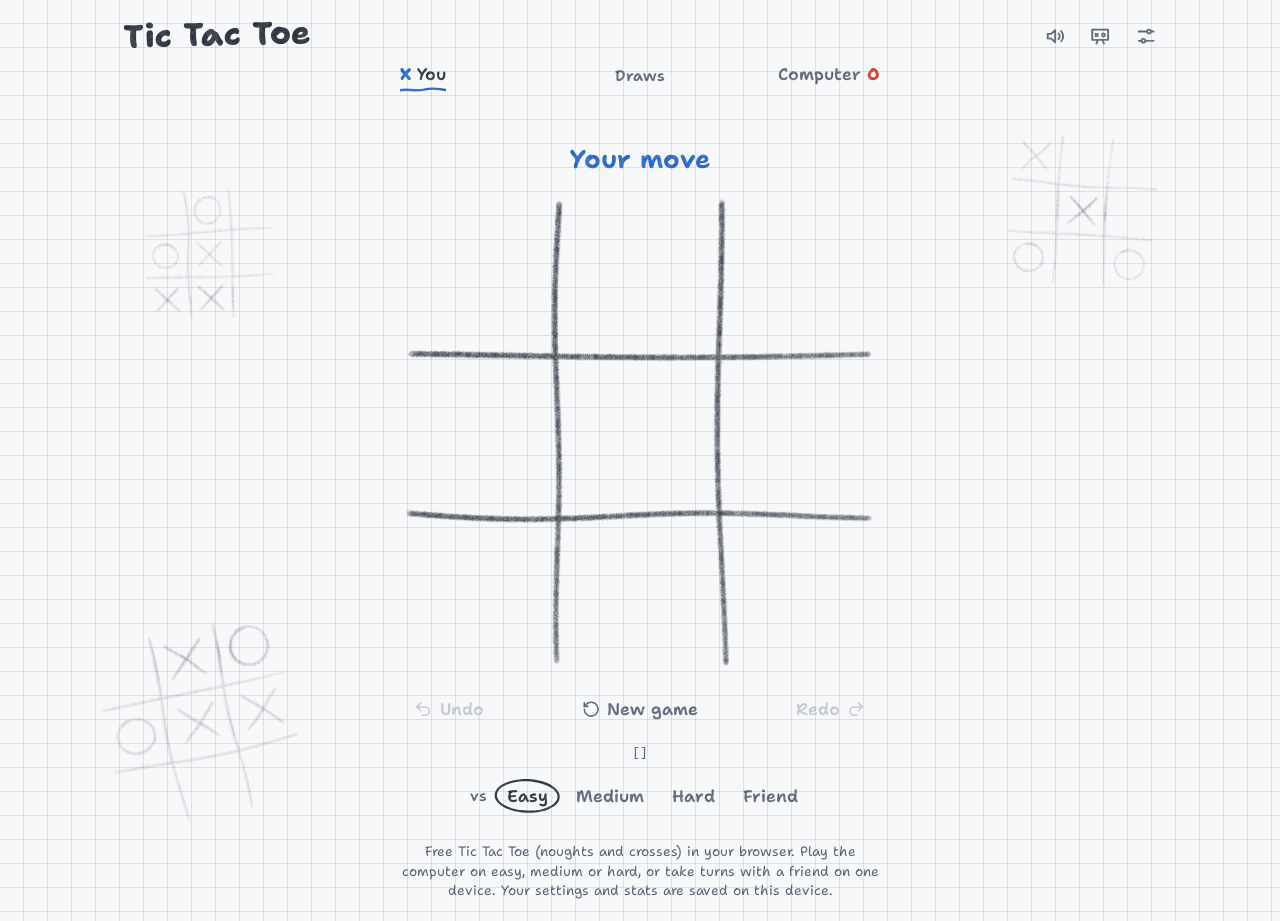
==== commit 30c91694: "feat(ui): chalkboard and paper redesign with hand-drawn play - draw the board, marks, strike and tal" ====
--- a/test.html
+++ b/test.html
@@ -3,339 +3,17 @@
 
 <head>
   <meta charset="UTF-8">
-  <meta name="viewport" content="width=device-width, initial-scale=1.0">
-
   <title>Tic Tac Toe for Test</title>
   <meta name="robots" content="noindex">
-  <meta name="description" content="Play Tic Tac Toe (noughts and crosses) free in your browser. Challenge the computer on easy, medium or hard, or play a friend, with undo, redo and win statistics.">
-  <meta name="keywords" content="Elpis, Tic Tac Toe, noughts and crosses, naughts and crosses, play tic tac toe, game, elpis tic tac toe">
-  <meta name="author" content="Elpis">
-  <meta name="color-scheme" content="dark light">
-  <meta name="theme-color" content="#172030" media="(prefers-color-scheme: dark)">
-  <meta name="theme-color" content="#f2f4f7" media="(prefers-color-scheme: light)">
-
-  <meta property="og:type" content="website">
-  <meta property="og:site_name" content="Tic Tac Toe by Elpis">
-  <meta property="og:title" content="Tic Tac Toe by Elpis">
-  <meta property="og:description" content="Play Tic Tac Toe free in your browser against the computer or a friend.">
-  <meta property="og:url" content="https://tic-tac-toe.elpis.cc/">
-  <meta property="og:image" content="https://tic-tac-toe.elpis.cc/assets/og-image.png">
-  <meta property="og:image:width" content="1200">
-  <meta property="og:image:height" content="630">
-  <meta property="og:image:alt" content="A hand-drawn Tic Tac Toe board with a line struck through three X marks">
-  <meta name="twitter:card" content="summary_large_image">
-  <meta name="twitter:title" content="Tic Tac Toe by Elpis">
-  <meta name="twitter:description" content="Play Tic Tac Toe free in your browser against the computer or a friend.">
-  <meta name="twitter:image" content="https://tic-tac-toe.elpis.cc/assets/og-image.png">
-
-  <link rel="icon" href="assets/favicon.svg" type="image/svg+xml">
-  <link rel="icon" href="assets/favicon.ico" sizes="any">
-  <link rel="apple-touch-icon" href="assets/icon-192.png">
-  <link rel="manifest" href="site.webmanifest">
-
-  <link rel="preload" href="assets/fonts/recursive-latin.woff2" as="font" type="font/woff2" crossorigin>
-  <link rel="stylesheet" href="style.css">
-  <script defer src="app-test.js"></script>
-
-  <script type="application/ld+json">
-  {
-    "@context": "https://schema.org",
-    "@type": ["WebApplication", "VideoGame"],
-    "name": "Tic Tac Toe by Elpis",
-    "url": "https://tic-tac-toe.elpis.cc/",
-    "description": "A free browser game of Tic Tac Toe (noughts and crosses) with a computer opponent, two-player mode, undo and redo.",
-    "applicationCategory": "GameApplication",
-    "genre": "Puzzle",
-    "operatingSystem": "Any",
-    "browserRequirements": "Requires JavaScript",
-    "numberOfPlayers": { "@type": "QuantitativeValue", "minValue": 1, "maxValue": 2 },
-    "inLanguage": "en",
-    "isAccessibleForFree": true,
-    "offers": { "@type": "Offer", "price": "0", "priceCurrency": "USD" },
-    "author": { "@type": "Person", "name": "Elpis" }
-  }
-  </script>
+  <!-- The test page is the game itself with ?test added: it plays on a
+       separate save (the "user-test" storage key) and shows the move
+       order under the board. -->
+  <meta http-equiv="refresh" content="0; url=./?test">
+  <script>window.location.replace('./?test')</script>
 </head>
 
 <body>
-
-  <svg xmlns="http://www.w3.org/2000/svg" width="0" height="0" style="position:absolute" aria-hidden="true" focusable="false">
-    <symbol id="i-gear" viewBox="0 0 24 24"><path d="M4 7h9M17 7h3M4 17h3M11 17h9" /><circle cx="15" cy="7" r="2" /><circle cx="9" cy="17" r="2" /></symbol>
-    <symbol id="i-close" viewBox="0 0 24 24"><path d="M6 6l12 12M18 6L6 18" /></symbol>
-    <symbol id="i-undo" viewBox="0 0 24 24"><path d="M9 14L4 9l5-5" /><path d="M4 9h10.5a5.5 5.5 0 0 1 0 11H11" /></symbol>
-    <symbol id="i-restart" viewBox="0 0 24 24"><path d="M3 12a9 9 0 1 0 2.64-6.36L3 8.3" /><path d="M3 3.5v4.8h4.8" /></symbol>
-    <symbol id="i-redo" viewBox="0 0 24 24"><path d="M15 14l5-5-5-5" /><path d="M20 9H9.5a5.5 5.5 0 0 0 0 11H13" /></symbol>
-  </svg>
-
-  <noscript>
-    <p class="noscript">Tic Tac Toe needs JavaScript to run. Please enable JavaScript in your browser to play this
-      free noughts and crosses game against the computer or a friend.</p>
-  </noscript>
-
-  <div class="big-wrapper">
-
-    <header class="site-topper">
-
-      <nav aria-label="Main">
-
-        <h1 class="site-name">Tic Tac Toe</h1>
-
-        <button type="button" class="site-settings-nav" aria-label="Open settings and statistics"
-          aria-haspopup="dialog" aria-expanded="false">
-          <svg class="icon" aria-hidden="true" focusable="false"><use href="#i-gear" /></svg>
-        </button>
-
-        <div class="site-settings-holder">
-
-          <div class="site-settings" role="dialog" aria-modal="true" aria-labelledby="sett-heading" tabindex="-1">
-
-            <div class="sett-header">
-              <h2 id="sett-heading">Settings</h2>
-              <button type="button" class="site-settings-close" aria-label="Close settings">
-                <svg class="icon" aria-hidden="true" focusable="false"><use href="#i-close" /></svg>
-              </button>
-            </div>
-
-            <div class="inside-settings">
-
-              <div class="settings-item">
-                <label for="sett-name">Your name</label>
-                <input type="text" id="sett-name" maxlength="16" autocomplete="off">
-              </div>
-
-              <div class="settings-item">
-                <label for="sett-xname">Opponent name</label>
-                <input type="text" id="sett-xname" maxlength="16" autocomplete="off">
-              </div>
-
-              <div class="settings-item">
-                <span class="item-label" id="lbl-letter">Your letter</span>
-                <div class="sett-letter-cont segmented" role="radiogroup" aria-labelledby="lbl-letter">
-                  <div>
-                    <label for="lett-X">X</label>
-                    <input type="radio" name="player-lett" id="lett-X">
-                  </div>
-                  <div>
-                    <label for="lett-O">O</label>
-                    <input type="radio" name="player-lett" id="lett-O">
-                  </div>
-                </div>
-              </div>
-
-              <div class="settings-item">
-                <span class="item-label" id="lbl-diff">Difficulty</span>
-                <div class="sett-difficulty-cont segmented" role="radiogroup" aria-labelledby="lbl-diff">
-                  <div>
-                    <label for="foarm-easy">Easy</label>
-                    <input type="radio" name="diff-sel" id="foarm-easy">
-                  </div>
-                  <div>
-                    <label for="foarm-medium">Medium</label>
-                    <input type="radio" name="diff-sel" id="foarm-medium">
-                  </div>
-                  <div>
-                    <label for="foarm-hard">Hard</label>
-                    <input type="radio" name="diff-sel" id="foarm-hard">
-                  </div>
-                </div>
-              </div>
-
-              <div class="settings-item">
-                <span class="item-label" id="lbl-numb">Players</span>
-                <div class="sett-numb-cont segmented" role="radiogroup" aria-labelledby="lbl-numb">
-                  <div>
-                    <label for="num-one">One</label>
-                    <input type="radio" name="numop-sel" id="num-one">
-                  </div>
-                  <div>
-                    <label for="num-two">Two</label>
-                    <input type="radio" name="numop-sel" id="num-two">
-                  </div>
-                </div>
-              </div>
-
-              <div class="settings-item">
-                <span class="item-label" id="lbl-first">First move</span>
-                <div class="sett-firstm-cont segmented" role="radiogroup" aria-labelledby="lbl-first">
-                  <div>
-                    <label for="start-XO">Alternate</label>
-                    <input type="radio" name="start-lett" id="start-XO">
-                  </div>
-                  <div>
-                    <label for="start-X">X</label>
-                    <input type="radio" name="start-lett" id="start-X">
-                  </div>
-                  <div>
-                    <label for="start-O">O</label>
-                    <input type="radio" name="start-lett" id="start-O">
-                  </div>
-                </div>
-              </div>
-
-              <div class="settings-item last">
-                <button type="button" class="btn btn-primary" id="sett-save-sett">Save</button>
-              </div>
-
-            </div>
-
-            <div class="inside-stats">
-
-              <h2 class="sett-title">Statistics</h2>
-
-              <div class="stats-scroll">
-                <table>
-                  <tbody id="stats-table">
-                    <tr>
-                      <th scope="col"><span class="sr-only">Mode</span></th>
-                      <th scope="col">Player</th>
-                      <th scope="col">Opponent</th>
-                      <th scope="col">Draw</th>
-                    </tr>
-                    <tr>
-                      <th scope="row">Easy</th>
-                      <td>0</td>
-                      <td>0</td>
-                      <td>0</td>
-                    </tr>
-                    <tr>
-                      <th scope="row">Medium</th>
-                      <td>0</td>
-                      <td>0</td>
-                      <td>0</td>
-                    </tr>
-                    <tr>
-                      <th scope="row">Hard</th>
-                      <td>0</td>
-                      <td>0</td>
-                      <td>0</td>
-                    </tr>
-                    <tr>
-                      <th scope="row">Friend</th>
-                      <td>0</td>
-                      <td>0</td>
-                      <td>0</td>
-                    </tr>
-                    <tr>
-                      <th scope="row">Total</th>
-                      <td>0</td>
-                      <td>0</td>
-                      <td>0</td>
-                    </tr>
-                  </tbody>
-                </table>
-              </div>
-
-              <div class="settings-item last">
-                <button type="button" class="btn btn-danger" id="stats-reset">Reset statistics</button>
-              </div>
-
-            </div>
-
-          </div>
-
-        </div>
-
-      </nav>
-
-    </header>
-
-    <main class="main-content">
-
-      <div class="after-site-topper"></div>
-
-      <div class="game-holder">
-
-        <div class="board-stats-holder" aria-label="Scoreboard">
-          <div class="board-stats">
-            <div class="board-name"></div>
-            <div class="board-draws"></div>
-            <div class="board-xname"></div>
-          </div>
-        </div>
-
-        <p class="game-status" id="game-status" role="status" aria-live="polite"></p>
-
-        <div class="tic-tac-toe-board-holder">
-          <div class="tic-toe-board">
-            <svg class="board-grid" viewBox="0 0 300 300" aria-hidden="true" focusable="false">
-              <path pathLength="1" d="M101 9 C99 90 102 205 99 291" />
-              <path pathLength="1" d="M199 8 C201 105 198 195 201 292" />
-              <path pathLength="1" d="M9 100 C105 98 195 102 291 99" />
-              <path pathLength="1" d="M8 201 C100 199 205 202 292 200" />
-            </svg>
-            <table role="presentation">
-              <tbody id="board-body">
-                <tr>
-                  <td></td>
-                  <td></td>
-                  <td></td>
-                </tr>
-                <tr>
-                  <td></td>
-                  <td></td>
-                  <td></td>
-                </tr>
-                <tr>
-                  <td></td>
-                  <td></td>
-                  <td></td>
-                </tr>
-              </tbody>
-            </table>
-            <svg class="board-strike" viewBox="0 0 300 300" aria-hidden="true" focusable="false"></svg>
-          </div>
-        </div>
-
-        <div class="board-controls-holder">
-          <div class="board-controls">
-            <button type="button" class="board-undo" aria-label="Undo move" title="Undo">
-              <svg class="icon" aria-hidden="true" focusable="false"><use href="#i-undo" /></svg>
-              <span>Undo</span>
-            </button>
-            <button type="button" class="board-reset" aria-label="Restart game" title="Restart">
-              <svg class="icon" aria-hidden="true" focusable="false"><use href="#i-restart" /></svg>
-              <span>Restart</span>
-            </button>
-            <button type="button" class="board-redo" aria-label="Redo move" title="Redo">
-              <svg class="icon" aria-hidden="true" focusable="false"><use href="#i-redo" /></svg>
-              <span>Redo</span>
-            </button>
-          </div>
-        </div>
-
-        <div class="board-place" id="board-place"></div>
-
-        <div class="board-cover"></div>
-
-      </div>
-
-      <section class="about" aria-label="About this game">
-        <p>Free Tic Tac Toe (noughts and crosses) in your browser. Play the computer on easy, medium or hard, or
-          take turns with a friend on one device. Your settings and stats are saved locally.</p>
-      </section>
-
-    </main>
-
-    <div class="message-holder">
-      <button type="button" id="mess-cancel" aria-label="Close message">
-        <svg class="icon" aria-hidden="true" focusable="false"><use href="#i-close" /></svg>
-      </button>
-      <div class="message-blur"></div>
-      <div class="message" role="dialog" aria-modal="true" aria-label="Welcome" tabindex="-1"></div>
-    </div>
-
-    <div class="small-message-holder">
-      <div class="small-message-blur"></div>
-      <div class="small-message-box">
-        <div class="small-message" role="status" aria-live="polite"></div>
-        <button type="button" id="small-mess-cancel" aria-label="Dismiss notification">
-          <svg class="icon" aria-hidden="true" focusable="false"><use href="#i-close" /></svg>
-        </button>
-      </div>
-    </div>
-
-  </div>
-
+  <p><a href="./?test">Open the test page</a></p>
 </body>
 
 </html>
